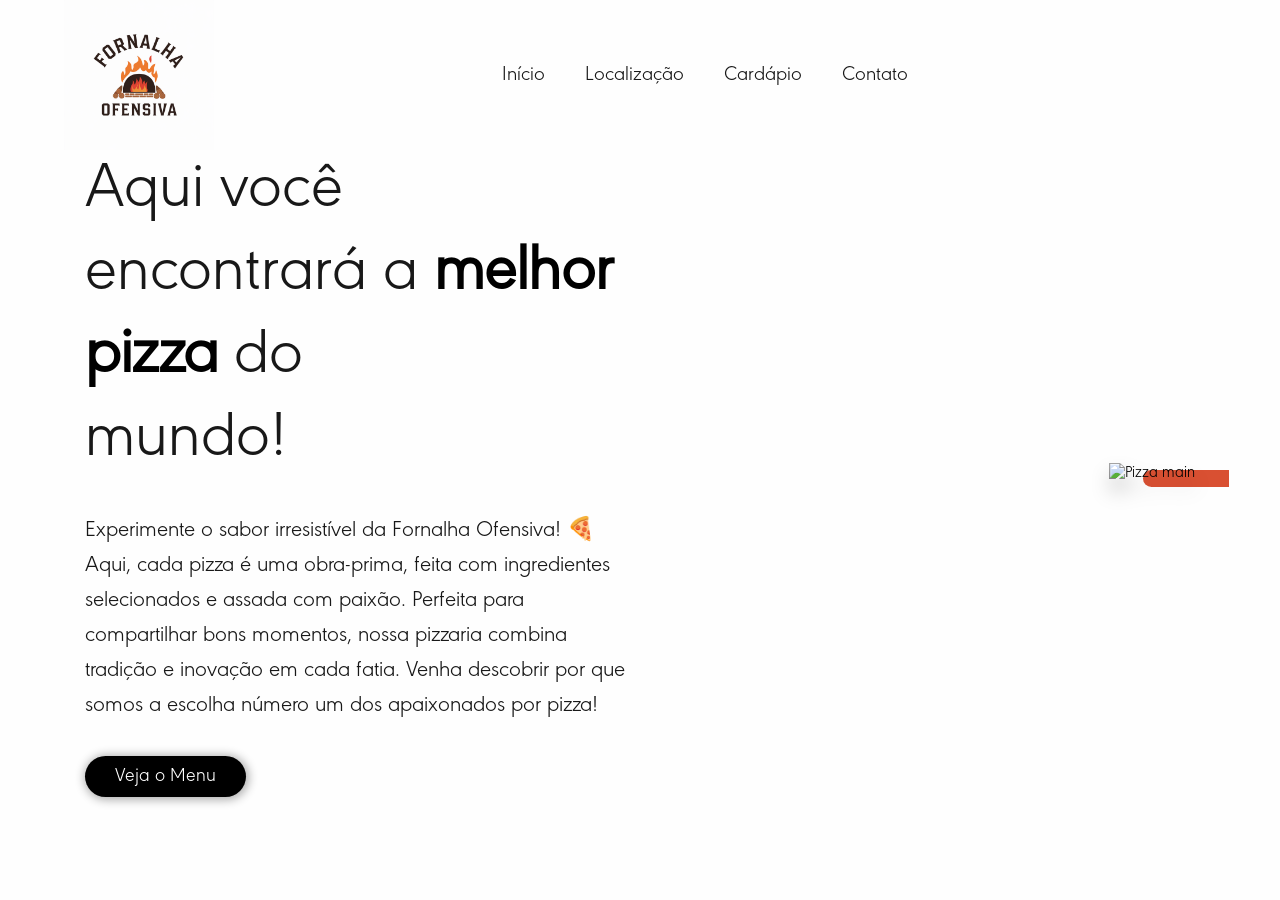
==== index.html @ 8ef161e4 "fix: transition" ====
<!DOCTYPE html>
<html lang="pt-br">
  <head>
    <meta charset="UTF-8" />
    <meta name="viewport" content="width=device-width, initial-scale=1.0" />
    <link rel="stylesheet" href="styles/style.css" />
    <link
      rel="stylesheet"
      href="https://cdn-uicons.flaticon.com/2.6.0/uicons-regular-rounded/css/uicons-regular-rounded.css"
    />
    <title>Fornalha ofensiva</title>
  </head>
  <body>
    <header>
      <div class="header">
        <div class="logo">
          <img src="assets/imgs/logo/logo.webp" alt="Logo fornalha ofensiva" />
        </div>
        <nav>
          <ul class="header-links">
            <li><a class="navbar-link" href="#">Início</a></li>
            <li><a class="navbar-link" href="#">Localização</a></li>
            <li><a class="navbar-link" href="#">Cardápio</a></li>
            <li><a class="navbar-link" href="#">Contato</a></li>
          </ul>
        </nav>
        <div class="header-icons">
          <i class="fi fi-rr-search"></i>
          <i class="fi fi-rr-menu-burger"></i>
        </div>
      </div>
    </header>
    <main>
      <section>
        <div class="interface">
          <div class="text-container-main">
            <div>
              <h1 class="title-main">
                Aqui você encontrará a
                <strong class="special-mark">melhor pizza</strong> do
                <br />mundo!
              </h1>
            </div>
            <div class="text">
              Experimente o sabor irresistível da Fornalha Ofensiva! 🍕 <br>Aqui,
              cada pizza é uma obra-prima, feita com ingredientes selecionados e
              assada com paixão. Perfeita para compartilhar bons momentos, nossa
              pizzaria combina tradição e inovação em cada fatia. Venha
              descobrir por que somos a escolha número um dos apaixonados por
              pizza!
            </div>
            <div>
              <button class="button">Veja o Menu</button>
            </div>
          </div>
          <div class="container-img">
            <img
              class="img-main"
              src="./assets/imgs/main/pizza-main.png"
              alt="Pizza main"
              loading="lazy"
              decoding="async"
            />
            <div class="circle-effect"></div>
          </div>
        </div>
        <!-- Cards aqui -->
      </section>
    </main>
  </body>
</html>
---- styles/style.css ----
@font-face {
    font-family: "geometric-light";
    src: url("../assets/fonts/urw-geometric/URWGeometricLight.otf");
}

:root {
    --cor-fundo: #fefefe;
    --cor-fonte: #181818;
    --cor-principal: #D95032;
    --cor-icones: #343434e4;
    --cor-text-button: #fff;
    --cor-background-button: #000;
}

* {
    margin: 0;
    padding: 0;
    box-sizing: border-box;
    font-family: "geometric-light", sans-serif;
}

body {
    min-height: 100dvh;
    min-width: 100dvw;
    background: var(--cor-fundo);
    overflow-x: hidden;
}

/* Cabecalho */
.header {
    display: flex;
    align-items: center;
    justify-content: space-between;
    padding: 0 4rem;
}

.header div,
nav,
ul {
    display: flex;
}

.logo>img {
    width: 150px;
}

.header-links {
    gap: 40px;
}

.header-links>li {
    font-size: 1.27rem;
    list-style: none;
}

.header-links .navbar-link {
    text-decoration: none;
    color: var(--cor-fonte);
    position: relative;
}

.header-links .navbar-link:hover {
    font-weight: 900;
}

.header-links>li,
.header-icons>i {
    cursor: pointer;
}

.header-icons {
    color: var(--cor-icones);
    font-weight: lighter;
    font-size: 22px;
    gap: 20px;
    transition: all linear 0.4s;
}

.header-icons>i:hover {
    transform: scale(1.07);
    color: var(--cor-fonte);
}
/* fim do cabecalho */

.interface{
    display: flex;
    align-items: center;
    justify-content: space-between;
    padding:0 85px;
}

.text-container-main{
    width: 50%;
    display: flex;
    flex-direction: column;
    gap: 2rem;
}

.title-main{
    font-size: 4rem;
    color:var(--cor-fonte);
    font-weight: 400;
}

.special-mark{
    color:#000;
    font-weight: bolder;
}

.text{
    font-size: 1.4rem;
    color:var(--cor-fonte);
    line-height: 35px;
}

.button{
    font-size: 1.2rem;
    font-weight: 100;
    color:#fff;
    background-color: var(--cor-background-button);
    padding: 8px 30px;
    border:0;
    outline: none;
    border-radius: 40px;
    cursor: pointer;
    box-shadow: 1px 1px 10px 2px #00000050;
    transition: transform ease-in-out  .4s;
}

.button:hover{
    transform: scale(1.1);
}

.container-img{
    position: relative;
}

.img-main{
    width: 630px;
    filter: drop-shadow(2px 12px 10px rgba(0, 0, 0, 0.219));
}

.circle-effect{
    position: absolute;
    bottom: -15%;
    right: -40%;
    height: 80%;
    width: 100%;
    background-color: var(--cor-principal);
    border-top-left-radius: 300px;
    border-bottom-left-radius: 300px;
    z-index:-10;
}
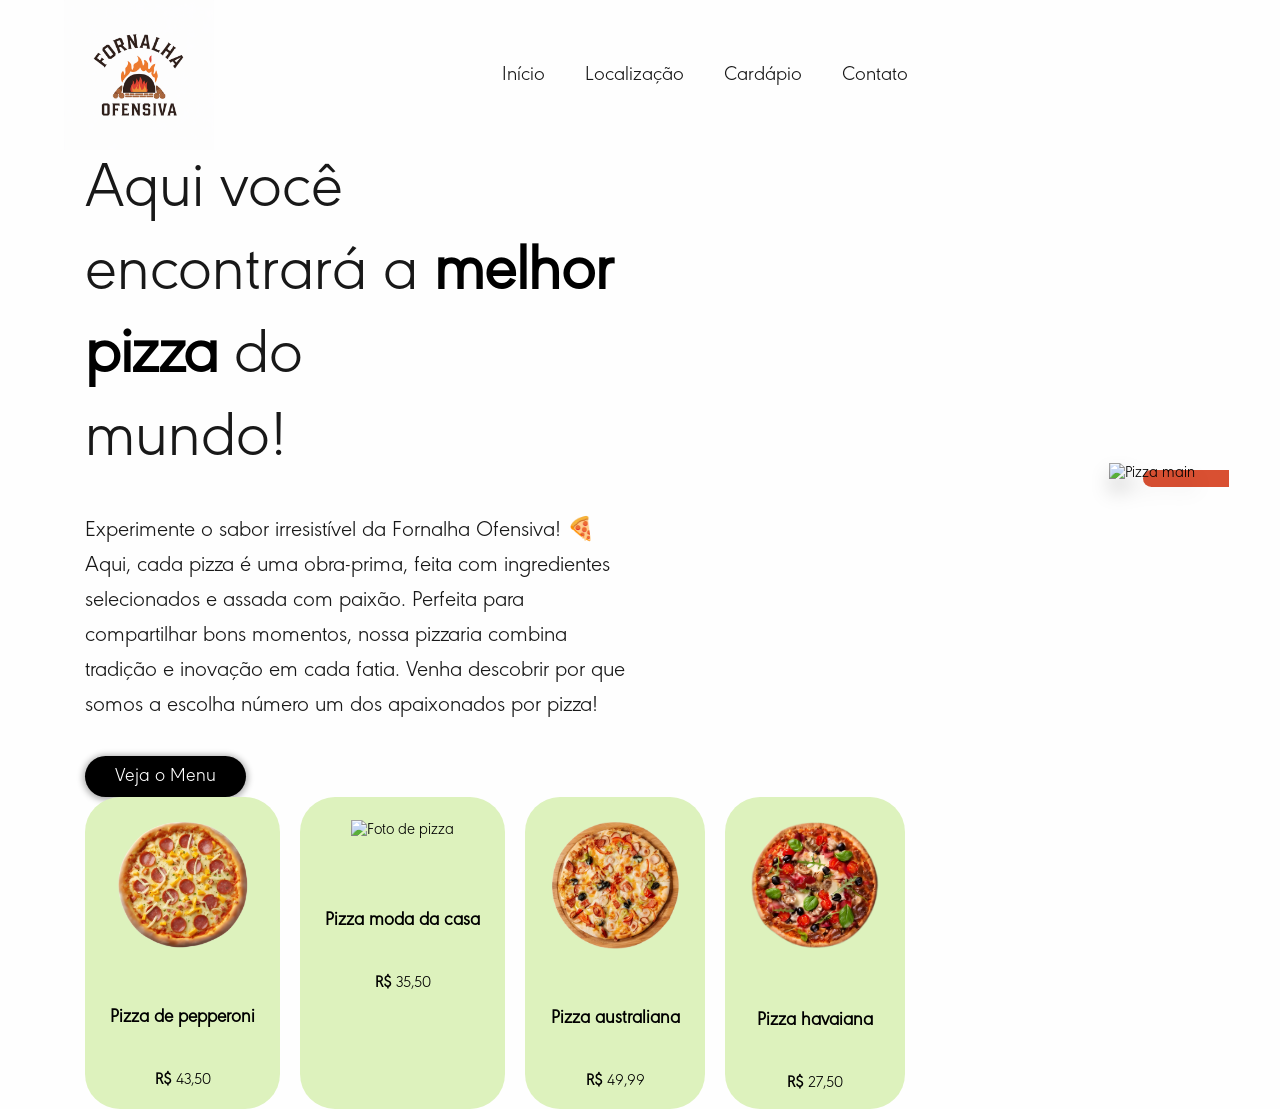
==== commit 378182ef: "home: card add" ====
--- a/index.html
+++ b/index.html
@@ -42,12 +42,12 @@
               </h1>
             </div>
             <div class="text">
-              Experimente o sabor irresistível da Fornalha Ofensiva! 🍕 <br>Aqui,
-              cada pizza é uma obra-prima, feita com ingredientes selecionados e
-              assada com paixão. Perfeita para compartilhar bons momentos, nossa
-              pizzaria combina tradição e inovação em cada fatia. Venha
-              descobrir por que somos a escolha número um dos apaixonados por
-              pizza!
+              Experimente o sabor irresistível da Fornalha Ofensiva! 🍕
+              <br />Aqui, cada pizza é uma obra-prima, feita com ingredientes
+              selecionados e assada com paixão. Perfeita para compartilhar bons
+              momentos, nossa pizzaria combina tradição e inovação em cada
+              fatia. Venha descobrir por que somos a escolha número um dos
+              apaixonados por pizza!
             </div>
             <div>
               <button class="button">Veja o Menu</button>
@@ -65,6 +65,69 @@
           </div>
         </div>
         <!-- Cards aqui -->
+        <div class="cards-container">
+          <div class="card">
+            <div>
+              <img
+                class="img-card"
+                src="assets/imgs/main/card/pizza-pepperoni.png"
+                alt="Foto de pizza"
+              />
+            </div>
+            <div>
+              <h3>Pizza de pepperoni</h3>
+            </div>
+            <div>
+              <p><span class="special-mark">R$</span> 43,50</p>
+            </div>
+          </div>
+          <div class="card">
+            <div>
+              <img
+              style="margin: 8px 0px 27px 0;"
+                class="img-card"
+                src="assets/imgs/main/card/pizza-moda-casa.png"
+                alt="Foto de pizza"
+              />
+            </div>
+            <div>
+              <h3>Pizza moda da casa</h3>
+            </div>
+            <div>
+              <p><span class="special-mark">R$</span> 35,50</p>
+            </div>
+          </div>
+          <div class="card">
+            <div>
+              <img
+                class="img-card"
+                src="assets/imgs/main/card/pizza-australiana.png"
+                alt="Foto de pizza"
+              />
+            </div>
+            <div>
+              <h3>Pizza australiana</h3>
+            </div>
+            <div>
+              <p><span class="special-mark">R$</span> 49,99</p>
+            </div>
+          </div>
+          <div class="card">
+            <div>
+              <img
+                class="img-card"
+                src="assets/imgs/main/card/pizza-havaiana.png"
+                alt="Foto de pizza"
+              />
+            </div>
+            <div>
+              <h3>Pizza havaiana</h3>
+            </div>
+            <div>
+              <p><span class="special-mark">R$</span> 27,50</p>
+            </div>
+          </div>
+        </div>
       </section>
     </main>
   </body>
--- a/styles/style.css
+++ b/styles/style.css
@@ -82,11 +82,14 @@
 }
 /* fim do cabecalho */
 
+section{
+    padding:0 85px;
+}
+
 .interface{
     display: flex;
     align-items: center;
     justify-content: space-between;
-    padding:0 85px;
 }
 
 .text-container-main{
@@ -123,7 +126,7 @@
     outline: none;
     border-radius: 40px;
     cursor: pointer;
-    box-shadow: 1px 1px 10px 2px #00000050;
+    box-shadow: 0px 1px 6px 2px #00000050;
     transition: transform ease-in-out  .4s;
 }
 
@@ -151,3 +154,23 @@
     border-bottom-left-radius: 300px;
     z-index:-10;
 }
+
+.cards-container{
+    display: flex;
+    gap:20px;
+}
+
+.card{
+    display: flex;
+    flex-direction: column;
+    align-items: center;
+    gap: 40px;
+    background: #DDF2BD;
+    padding:15px 25px;
+    border-radius: 35px;
+}
+
+.img-card{
+    width: 130px;
+    margin: 10px 0;
+}
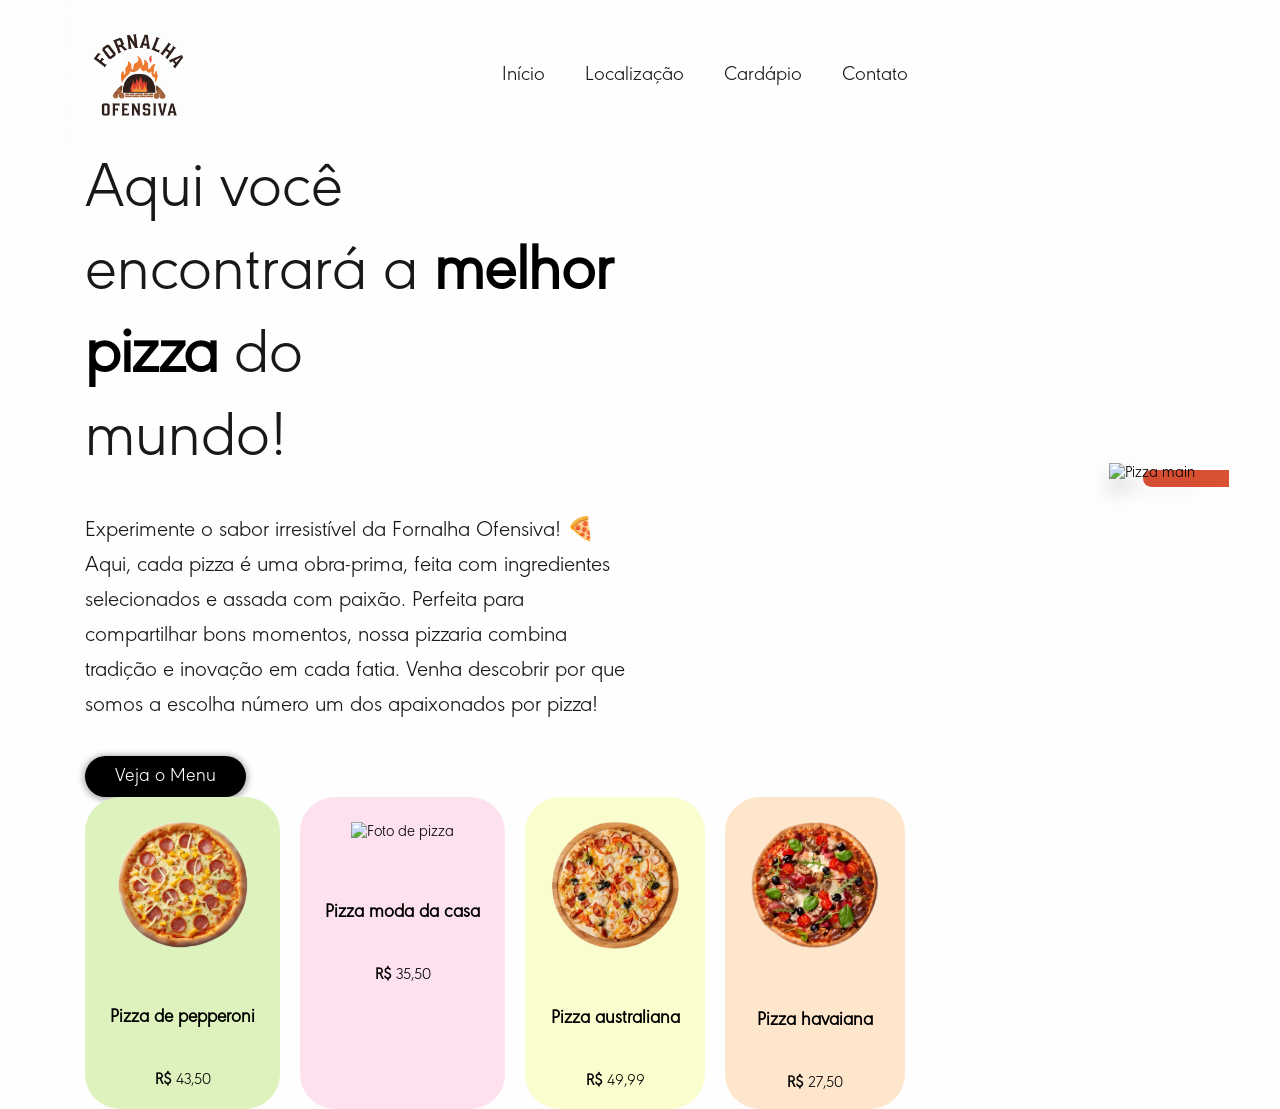
==== commit bdba26a7: "ADD singular colors" ====
--- a/index.html
+++ b/index.html
@@ -66,7 +66,7 @@
         </div>
         <!-- Cards aqui -->
         <div class="cards-container">
-          <div class="card">
+          <div class="card green">
             <div>
               <img
                 class="img-card"
@@ -81,10 +81,10 @@
               <p><span class="special-mark">R$</span> 43,50</p>
             </div>
           </div>
-          <div class="card">
+          <div class="card rose">
             <div>
               <img
-              style="margin: 8px 0px 27px 0;"
+              style="margin: 10px 0px 17px 0;"
                 class="img-card"
                 src="assets/imgs/main/card/pizza-moda-casa.png"
                 alt="Foto de pizza"
@@ -97,7 +97,7 @@
               <p><span class="special-mark">R$</span> 35,50</p>
             </div>
           </div>
-          <div class="card">
+          <div class="card yellow">
             <div>
               <img
                 class="img-card"
@@ -112,7 +112,7 @@
               <p><span class="special-mark">R$</span> 49,99</p>
             </div>
           </div>
-          <div class="card">
+          <div class="card pink">
             <div>
               <img
                 class="img-card"
--- a/styles/style.css
+++ b/styles/style.css
@@ -165,9 +165,24 @@
     flex-direction: column;
     align-items: center;
     gap: 40px;
-    background: #DDF2BD;
     padding:15px 25px;
     border-radius: 35px;
+}
+
+.card.green{
+    background: #DDF2BD;
+}
+
+.card.rose{
+    background: #FDE1EE;
+}
+
+.card.pink{
+    background: #FEE6CC;
+}
+
+.card.yellow{
+    background: #FAFDCE;
 }
 
 .img-card{
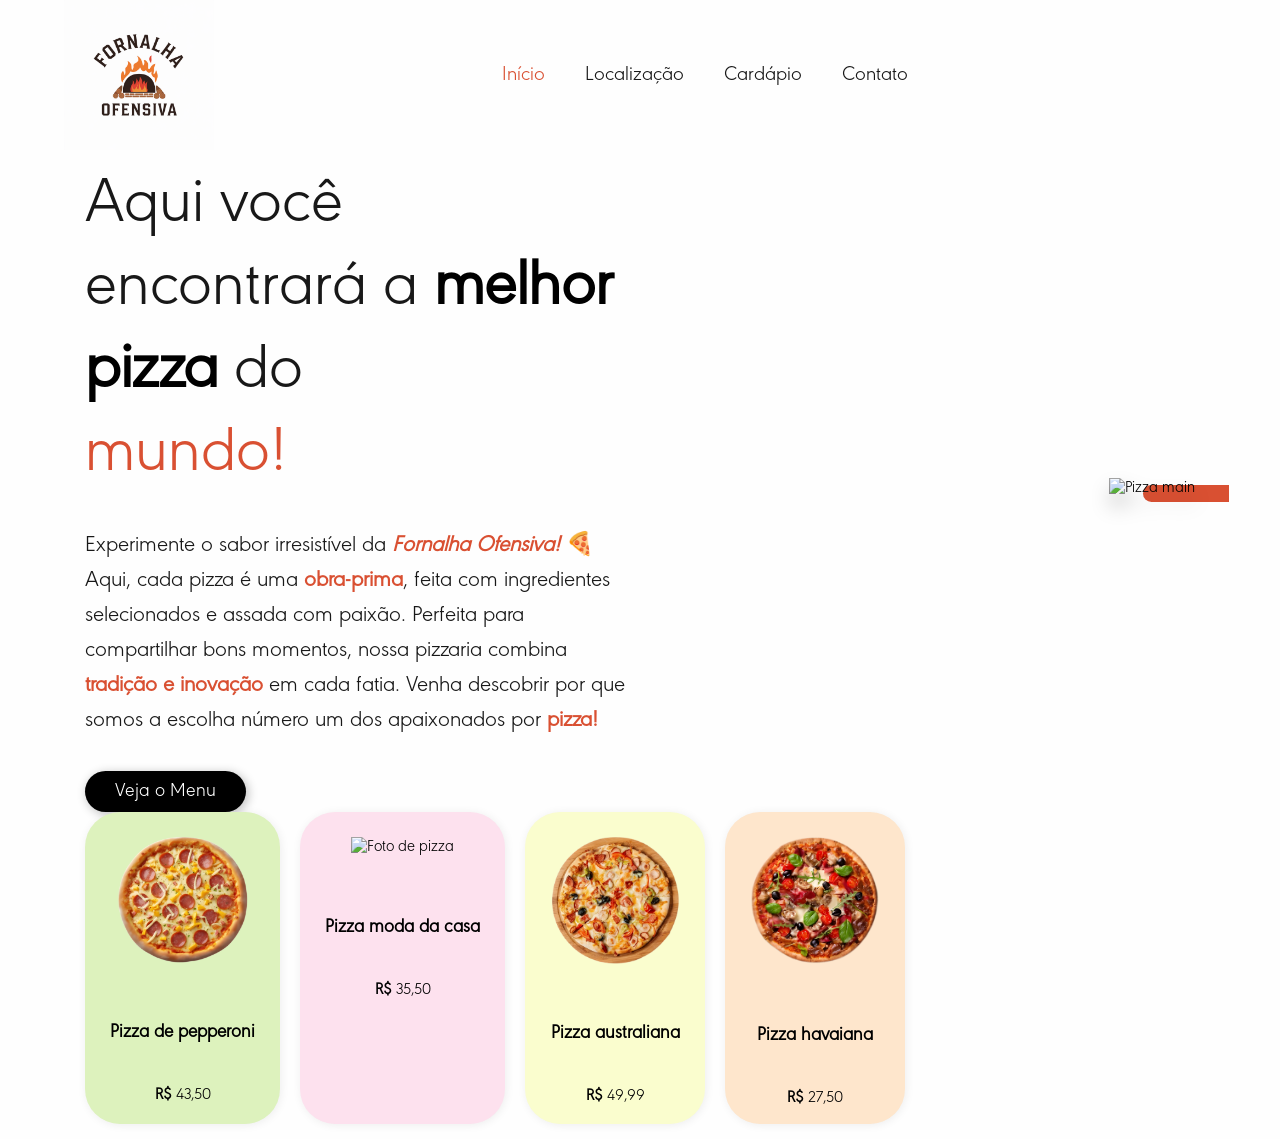
==== commit a96ba640: "Fix: details" ====
--- a/index.html
+++ b/index.html
@@ -18,7 +18,7 @@
         </div>
         <nav>
           <ul class="header-links">
-            <li><a class="navbar-link" href="#">Início</a></li>
+            <li><a class="navbar-link active" href="#">Início</a></li>
             <li><a class="navbar-link" href="#">Localização</a></li>
             <li><a class="navbar-link" href="#">Cardápio</a></li>
             <li><a class="navbar-link" href="#">Contato</a></li>
@@ -38,16 +38,21 @@
               <h1 class="title-main">
                 Aqui você encontrará a
                 <strong class="special-mark">melhor pizza</strong> do
-                <br />mundo!
+                <br /><span class="special-mark-color">mundo!</span>
               </h1>
             </div>
             <div class="text">
-              Experimente o sabor irresistível da Fornalha Ofensiva! 🍕
-              <br />Aqui, cada pizza é uma obra-prima, feita com ingredientes
-              selecionados e assada com paixão. Perfeita para compartilhar bons
-              momentos, nossa pizzaria combina tradição e inovação em cada
-              fatia. Venha descobrir por que somos a escolha número um dos
-              apaixonados por pizza!
+              Experimente o sabor irresistível da
+              <strong class="special-mark-color"
+                ><i>Fornalha Ofensiva!</i></strong
+              >
+              🍕 <br />Aqui, cada pizza é uma
+              <strong class="special-mark-color">obra-prima</strong>, feita com
+              ingredientes selecionados e assada com paixão. Perfeita para
+              compartilhar bons momentos, nossa pizzaria combina
+              <strong class="special-mark-color">tradição e inovação</strong> em
+              cada fatia. Venha descobrir por que somos a escolha número um dos
+              apaixonados por <strong class="special-mark-color">pizza!</strong>
             </div>
             <div>
               <button class="button">Veja o Menu</button>
@@ -84,7 +89,7 @@
           <div class="card rose">
             <div>
               <img
-              style="margin: 10px 0px 17px 0;"
+                style="margin: 10px 0px 17px 0"
                 class="img-card"
                 src="assets/imgs/main/card/pizza-moda-casa.png"
                 alt="Foto de pizza"
--- a/styles/style.css
+++ b/styles/style.css
@@ -59,8 +59,12 @@
     position: relative;
 }
 
+.header-links .navbar-link.active{
+    color:var(--cor-principal)
+}
+
 .header-links .navbar-link:hover {
-    font-weight: 900;
+    color: var(--cor-principal);
 }
 
 .header-links>li,
@@ -80,70 +84,75 @@
     transform: scale(1.07);
     color: var(--cor-fonte);
 }
+
 /* fim do cabecalho */
 
-section{
-    padding:0 85px;
-}
-
-.interface{
+section {
+    padding: 15px 85px;
+}
+
+.interface {
     display: flex;
     align-items: center;
     justify-content: space-between;
 }
 
-.text-container-main{
+.text-container-main {
     width: 50%;
     display: flex;
     flex-direction: column;
     gap: 2rem;
 }
 
-.title-main{
+.title-main {
     font-size: 4rem;
-    color:var(--cor-fonte);
+    color: var(--cor-fonte);
     font-weight: 400;
 }
 
-.special-mark{
-    color:#000;
+.special-mark {
+    color: #000;
     font-weight: bolder;
 }
 
-.text{
+.special-mark-color {
+    color: #D95032;
+}
+
+.text {
     font-size: 1.4rem;
-    color:var(--cor-fonte);
+    color: var(--cor-fonte);
     line-height: 35px;
 }
 
-.button{
+.button {
     font-size: 1.2rem;
     font-weight: 100;
-    color:#fff;
+    color: #fff;
     background-color: var(--cor-background-button);
     padding: 8px 30px;
-    border:0;
+    border: 0;
     outline: none;
     border-radius: 40px;
     cursor: pointer;
-    box-shadow: 0px 1px 6px 2px #00000050;
-    transition: transform ease-in-out  .4s;
-}
-
-.button:hover{
+    box-shadow: 2px 2px 10px 1px #00000039;
+    transition: transform ease-in-out .4s;
+}
+
+.button:hover {
     transform: scale(1.1);
 }
 
-.container-img{
+.container-img {
     position: relative;
 }
 
-.img-main{
+.img-main {
     width: 630px;
     filter: drop-shadow(2px 12px 10px rgba(0, 0, 0, 0.219));
 }
 
-.circle-effect{
+.circle-effect {
     position: absolute;
     bottom: -15%;
     right: -40%;
@@ -152,40 +161,46 @@
     background-color: var(--cor-principal);
     border-top-left-radius: 300px;
     border-bottom-left-radius: 300px;
-    z-index:-10;
-}
-
-.cards-container{
-    display: flex;
-    gap:20px;
-}
-
-.card{
+    z-index: -10;
+}
+
+.cards-container {
+    display: flex;
+    gap: 20px;
+}
+
+.card {
     display: flex;
     flex-direction: column;
     align-items: center;
     gap: 40px;
-    padding:15px 25px;
+    padding: 15px 25px;
     border-radius: 35px;
-}
-
-.card.green{
+    box-shadow: 1px 1px 10px #00000012;
+    transition: transform ease .4s;
+}
+
+.card:hover {
+    transform: scale(1.08);
+}
+
+.card.green {
     background: #DDF2BD;
 }
 
-.card.rose{
+.card.rose {
     background: #FDE1EE;
 }
 
-.card.pink{
+.card.pink {
     background: #FEE6CC;
 }
 
-.card.yellow{
+.card.yellow {
     background: #FAFDCE;
 }
 
-.img-card{
+.img-card {
     width: 130px;
     margin: 10px 0;
 }
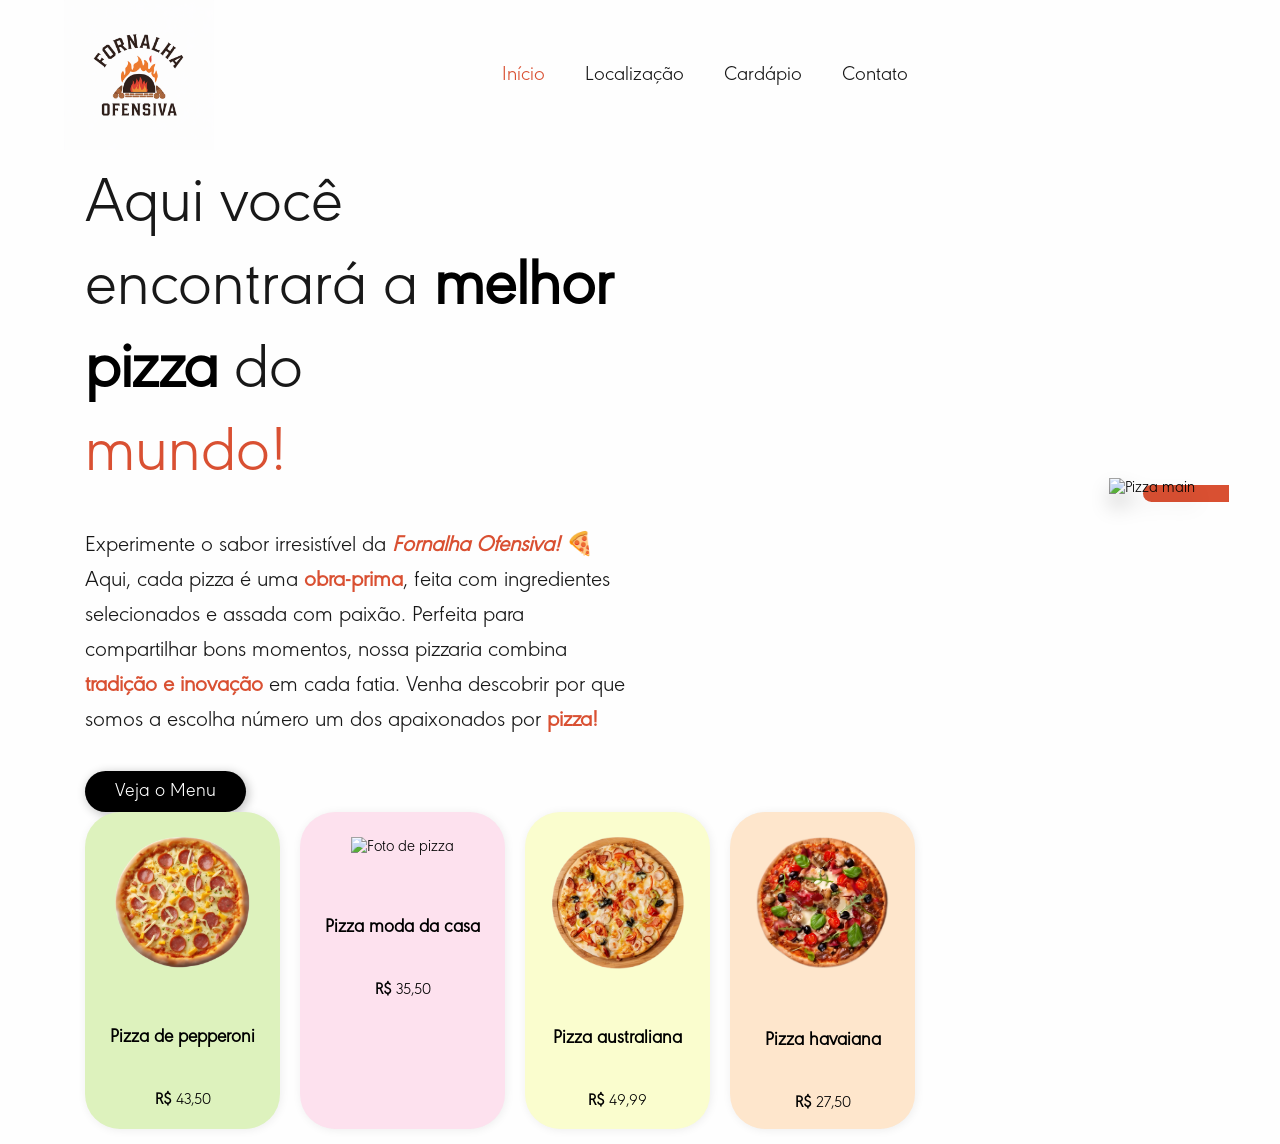
==== commit 35f5c8cb: "Fix: tamanho da imagem" ====
--- a/index.html
+++ b/index.html
@@ -1,139 +1,139 @@
-<!DOCTYPE html>
-<html lang="pt-br">
-  <head>
-    <meta charset="UTF-8" />
-    <meta name="viewport" content="width=device-width, initial-scale=1.0" />
-    <link rel="stylesheet" href="styles/style.css" />
-    <link
-      rel="stylesheet"
-      href="https://cdn-uicons.flaticon.com/2.6.0/uicons-regular-rounded/css/uicons-regular-rounded.css"
-    />
-    <title>Fornalha ofensiva</title>
-  </head>
-  <body>
-    <header>
-      <div class="header">
-        <div class="logo">
-          <img src="assets/imgs/logo/logo.webp" alt="Logo fornalha ofensiva" />
-        </div>
-        <nav>
-          <ul class="header-links">
-            <li><a class="navbar-link active" href="#">Início</a></li>
-            <li><a class="navbar-link" href="#">Localização</a></li>
-            <li><a class="navbar-link" href="#">Cardápio</a></li>
-            <li><a class="navbar-link" href="#">Contato</a></li>
-          </ul>
-        </nav>
-        <div class="header-icons">
-          <i class="fi fi-rr-search"></i>
-          <i class="fi fi-rr-menu-burger"></i>
-        </div>
-      </div>
-    </header>
-    <main>
-      <section>
-        <div class="interface">
-          <div class="text-container-main">
-            <div>
-              <h1 class="title-main">
-                Aqui você encontrará a
-                <strong class="special-mark">melhor pizza</strong> do
-                <br /><span class="special-mark-color">mundo!</span>
-              </h1>
-            </div>
-            <div class="text">
-              Experimente o sabor irresistível da
-              <strong class="special-mark-color"
-                ><i>Fornalha Ofensiva!</i></strong
-              >
-              🍕 <br />Aqui, cada pizza é uma
-              <strong class="special-mark-color">obra-prima</strong>, feita com
-              ingredientes selecionados e assada com paixão. Perfeita para
-              compartilhar bons momentos, nossa pizzaria combina
-              <strong class="special-mark-color">tradição e inovação</strong> em
-              cada fatia. Venha descobrir por que somos a escolha número um dos
-              apaixonados por <strong class="special-mark-color">pizza!</strong>
-            </div>
-            <div>
-              <button class="button">Veja o Menu</button>
-            </div>
-          </div>
-          <div class="container-img">
-            <img
-              class="img-main"
-              src="./assets/imgs/main/pizza-main.png"
-              alt="Pizza main"
-              loading="lazy"
-              decoding="async"
-            />
-            <div class="circle-effect"></div>
-          </div>
-        </div>
-        <!-- Cards aqui -->
-        <div class="cards-container">
-          <div class="card green">
-            <div>
-              <img
-                class="img-card"
-                src="assets/imgs/main/card/pizza-pepperoni.png"
-                alt="Foto de pizza"
-              />
-            </div>
-            <div>
-              <h3>Pizza de pepperoni</h3>
-            </div>
-            <div>
-              <p><span class="special-mark">R$</span> 43,50</p>
-            </div>
-          </div>
-          <div class="card rose">
-            <div>
-              <img
-                style="margin: 10px 0px 17px 0"
-                class="img-card"
-                src="assets/imgs/main/card/pizza-moda-casa.png"
-                alt="Foto de pizza"
-              />
-            </div>
-            <div>
-              <h3>Pizza moda da casa</h3>
-            </div>
-            <div>
-              <p><span class="special-mark">R$</span> 35,50</p>
-            </div>
-          </div>
-          <div class="card yellow">
-            <div>
-              <img
-                class="img-card"
-                src="assets/imgs/main/card/pizza-australiana.png"
-                alt="Foto de pizza"
-              />
-            </div>
-            <div>
-              <h3>Pizza australiana</h3>
-            </div>
-            <div>
-              <p><span class="special-mark">R$</span> 49,99</p>
-            </div>
-          </div>
-          <div class="card pink">
-            <div>
-              <img
-                class="img-card"
-                src="assets/imgs/main/card/pizza-havaiana.png"
-                alt="Foto de pizza"
-              />
-            </div>
-            <div>
-              <h3>Pizza havaiana</h3>
-            </div>
-            <div>
-              <p><span class="special-mark">R$</span> 27,50</p>
-            </div>
-          </div>
-        </div>
-      </section>
-    </main>
-  </body>
-</html>
+<!DOCTYPE html>
+<html lang="pt-br">
+  <head>
+    <meta charset="UTF-8" />
+    <meta name="viewport" content="width=device-width, initial-scale=1.0" />
+    <link rel="stylesheet" href="styles/style.css" />
+    <link
+      rel="stylesheet"
+      href="https://cdn-uicons.flaticon.com/2.6.0/uicons-regular-rounded/css/uicons-regular-rounded.css"
+    />
+    <title>Fornalha ofensiva</title>
+  </head>
+  <body>
+    <header>
+      <div class="header">
+        <div class="logo">
+          <img src="assets/imgs/logo/logo.webp" alt="Logo fornalha ofensiva" />
+        </div>
+        <nav>
+          <ul class="header-links">
+            <li><a class="navbar-link active" href="#">Início</a></li>
+            <li><a class="navbar-link" href="#">Localização</a></li>
+            <li><a class="navbar-link" href="#">Cardápio</a></li>
+            <li><a class="navbar-link" href="#">Contato</a></li>
+          </ul>
+        </nav>
+        <div class="header-icons">
+          <i class="fi fi-rr-search"></i>
+          <i class="fi fi-rr-menu-burger"></i>
+        </div>
+      </div>
+    </header>
+    <main>
+      <section>
+        <div class="interface">
+          <div class="text-container-main">
+            <div>
+              <h1 class="title-main">
+                Aqui você encontrará a
+                <strong class="special-mark">melhor pizza</strong> do
+                <br /><span class="special-mark-color">mundo!</span>
+              </h1>
+            </div>
+            <div class="text">
+              Experimente o sabor irresistível da
+              <strong class="special-mark-color"
+                ><i>Fornalha Ofensiva!</i></strong
+              >
+              🍕 <br />Aqui, cada pizza é uma
+              <strong class="special-mark-color">obra-prima</strong>, feita com
+              ingredientes selecionados e assada com paixão. Perfeita para
+              compartilhar bons momentos, nossa pizzaria combina
+              <strong class="special-mark-color">tradição e inovação</strong> em
+              cada fatia. Venha descobrir por que somos a escolha número um dos
+              apaixonados por <strong class="special-mark-color">pizza!</strong>
+            </div>
+            <div>
+              <button class="button">Veja o Menu</button>
+            </div>
+          </div>
+          <div class="container-img">
+            <img
+              class="img-main"
+              src="./assets/imgs/main/pizza-main.png"
+              alt="Pizza main"
+              loading="lazy"
+              decoding="async"
+            />
+            <div class="circle-effect"></div>
+          </div>
+        </div>
+        <!-- Cards aqui -->
+        <div class="cards-container">
+          <div class="card green">
+            <div>
+              <img
+                class="img-card"
+                src="assets/imgs/main/card/pizza-pepperoni.png"
+                alt="Foto de pizza"
+              />
+            </div>
+            <div>
+              <h3>Pizza de pepperoni</h3>
+            </div>
+            <div>
+              <p><span class="special-mark">R$</span> 43,50</p>
+            </div>
+          </div>
+          <div class="card rose">
+            <div>
+              <img
+                style="margin: 10px 0px 17px 0"
+                class="img-card"
+                src="assets/imgs/main/card/pizza-moda-casa.png"
+                alt="Foto de pizza"
+              />
+            </div>
+            <div>
+              <h3>Pizza moda da casa</h3>
+            </div>
+            <div>
+              <p><span class="special-mark">R$</span> 35,50</p>
+            </div>
+          </div>
+          <div class="card yellow">
+            <div>
+              <img
+                class="img-card"
+                src="assets/imgs/main/card/pizza-australiana.png"
+                alt="Foto de pizza"
+              />
+            </div>
+            <div>
+              <h3>Pizza australiana</h3>
+            </div>
+            <div>
+              <p><span class="special-mark">R$</span> 49,99</p>
+            </div>
+          </div>
+          <div class="card pink">
+            <div>
+              <img
+                class="img-card"
+                src="assets/imgs/main/card/pizza-havaiana.png"
+                alt="Foto de pizza"
+              />
+            </div>
+            <div>
+              <h3>Pizza havaiana</h3>
+            </div>
+            <div>
+              <p><span class="special-mark">R$</span> 27,50</p>
+            </div>
+          </div>
+        </div>
+      </section>
+    </main>
+  </body>
+</html>
--- a/styles/style.css
+++ b/styles/style.css
@@ -1,206 +1,206 @@
-@font-face {
-    font-family: "geometric-light";
-    src: url("../assets/fonts/urw-geometric/URWGeometricLight.otf");
-}
-
-:root {
-    --cor-fundo: #fefefe;
-    --cor-fonte: #181818;
-    --cor-principal: #D95032;
-    --cor-icones: #343434e4;
-    --cor-text-button: #fff;
-    --cor-background-button: #000;
-}
-
-* {
-    margin: 0;
-    padding: 0;
-    box-sizing: border-box;
-    font-family: "geometric-light", sans-serif;
-}
-
-body {
-    min-height: 100dvh;
-    min-width: 100dvw;
-    background: var(--cor-fundo);
-    overflow-x: hidden;
-}
-
-/* Cabecalho */
-.header {
-    display: flex;
-    align-items: center;
-    justify-content: space-between;
-    padding: 0 4rem;
-}
-
-.header div,
-nav,
-ul {
-    display: flex;
-}
-
-.logo>img {
-    width: 150px;
-}
-
-.header-links {
-    gap: 40px;
-}
-
-.header-links>li {
-    font-size: 1.27rem;
-    list-style: none;
-}
-
-.header-links .navbar-link {
-    text-decoration: none;
-    color: var(--cor-fonte);
-    position: relative;
-}
-
-.header-links .navbar-link.active{
-    color:var(--cor-principal)
-}
-
-.header-links .navbar-link:hover {
-    color: var(--cor-principal);
-}
-
-.header-links>li,
-.header-icons>i {
-    cursor: pointer;
-}
-
-.header-icons {
-    color: var(--cor-icones);
-    font-weight: lighter;
-    font-size: 22px;
-    gap: 20px;
-    transition: all linear 0.4s;
-}
-
-.header-icons>i:hover {
-    transform: scale(1.07);
-    color: var(--cor-fonte);
-}
-
-/* fim do cabecalho */
-
-section {
-    padding: 15px 85px;
-}
-
-.interface {
-    display: flex;
-    align-items: center;
-    justify-content: space-between;
-}
-
-.text-container-main {
-    width: 50%;
-    display: flex;
-    flex-direction: column;
-    gap: 2rem;
-}
-
-.title-main {
-    font-size: 4rem;
-    color: var(--cor-fonte);
-    font-weight: 400;
-}
-
-.special-mark {
-    color: #000;
-    font-weight: bolder;
-}
-
-.special-mark-color {
-    color: #D95032;
-}
-
-.text {
-    font-size: 1.4rem;
-    color: var(--cor-fonte);
-    line-height: 35px;
-}
-
-.button {
-    font-size: 1.2rem;
-    font-weight: 100;
-    color: #fff;
-    background-color: var(--cor-background-button);
-    padding: 8px 30px;
-    border: 0;
-    outline: none;
-    border-radius: 40px;
-    cursor: pointer;
-    box-shadow: 2px 2px 10px 1px #00000039;
-    transition: transform ease-in-out .4s;
-}
-
-.button:hover {
-    transform: scale(1.1);
-}
-
-.container-img {
-    position: relative;
-}
-
-.img-main {
-    width: 630px;
-    filter: drop-shadow(2px 12px 10px rgba(0, 0, 0, 0.219));
-}
-
-.circle-effect {
-    position: absolute;
-    bottom: -15%;
-    right: -40%;
-    height: 80%;
-    width: 100%;
-    background-color: var(--cor-principal);
-    border-top-left-radius: 300px;
-    border-bottom-left-radius: 300px;
-    z-index: -10;
-}
-
-.cards-container {
-    display: flex;
-    gap: 20px;
-}
-
-.card {
-    display: flex;
-    flex-direction: column;
-    align-items: center;
-    gap: 40px;
-    padding: 15px 25px;
-    border-radius: 35px;
-    box-shadow: 1px 1px 10px #00000012;
-    transition: transform ease .4s;
-}
-
-.card:hover {
-    transform: scale(1.08);
-}
-
-.card.green {
-    background: #DDF2BD;
-}
-
-.card.rose {
-    background: #FDE1EE;
-}
-
-.card.pink {
-    background: #FEE6CC;
-}
-
-.card.yellow {
-    background: #FAFDCE;
-}
-
-.img-card {
-    width: 130px;
-    margin: 10px 0;
+@font-face {
+    font-family: "geometric-light";
+    src: url("../assets/fonts/urw-geometric/URWGeometricLight.otf");
+}
+
+:root {
+    --cor-fundo: #fefefe;
+    --cor-fonte: #181818;
+    --cor-principal: #D95032;
+    --cor-icones: #343434e4;
+    --cor-text-button: #fff;
+    --cor-background-button: #000;
+}
+
+* {
+    margin: 0;
+    padding: 0;
+    box-sizing: border-box;
+    font-family: "geometric-light", sans-serif;
+}
+
+body {
+    min-height: 100dvh;
+    min-width: 100dvw;
+    background: var(--cor-fundo);
+    overflow-x: hidden;
+}
+
+/* Cabecalho */
+.header {
+    display: flex;
+    align-items: center;
+    justify-content: space-between;
+    padding: 0 4rem;
+}
+
+.header div,
+nav,
+ul {
+    display: flex;
+}
+
+.logo>img {
+    width: 150px;
+}
+
+.header-links {
+    gap: 40px;
+}
+
+.header-links>li {
+    font-size: 1.27rem;
+    list-style: none;
+}
+
+.header-links .navbar-link {
+    text-decoration: none;
+    color: var(--cor-fonte);
+    position: relative;
+}
+
+.header-links .navbar-link.active{
+    color:var(--cor-principal)
+}
+
+.header-links .navbar-link:hover {
+    color: var(--cor-principal);
+}
+
+.header-links>li,
+.header-icons>i {
+    cursor: pointer;
+}
+
+.header-icons {
+    color: var(--cor-icones);
+    font-weight: lighter;
+    font-size: 22px;
+    gap: 20px;
+    transition: all linear 0.4s;
+}
+
+.header-icons>i:hover {
+    transform: scale(1.07);
+    color: var(--cor-fonte);
+}
+
+/* fim do cabecalho */
+
+section {
+    padding: 15px 85px;
+}
+
+.interface {
+    display: flex;
+    align-items: center;
+    justify-content: space-between;
+}
+
+.text-container-main {
+    width: 50%;
+    display: flex;
+    flex-direction: column;
+    gap: 2rem;
+}
+
+.title-main {
+    font-size: 4rem;
+    color: var(--cor-fonte);
+    font-weight: 400;
+}
+
+.special-mark {
+    color: #000;
+    font-weight: bolder;
+}
+
+.special-mark-color {
+    color: #D95032;
+}
+
+.text {
+    font-size: 1.4rem;
+    color: var(--cor-fonte);
+    line-height: 35px;
+}
+
+.button {
+    font-size: 1.2rem;
+    font-weight: 100;
+    color: #fff;
+    background-color: var(--cor-background-button);
+    padding: 8px 30px;
+    border: 0;
+    outline: none;
+    border-radius: 40px;
+    cursor: pointer;
+    box-shadow: 2px 2px 10px 1px #00000039;
+    transition: transform ease-in-out .4s;
+}
+
+.button:hover {
+    transform: scale(1.1);
+}
+
+.container-img {
+    position: relative;
+}
+
+.img-main {
+    width: 630px;
+    filter: drop-shadow(2px 12px 10px rgba(0, 0, 0, 0.219));
+}
+
+.circle-effect {
+    position: absolute;
+    bottom: -15%;
+    right: -40%;
+    height: 80%;
+    width: 100%;
+    background-color: var(--cor-principal);
+    border-top-left-radius: 300px;
+    border-bottom-left-radius: 300px;
+    z-index: -10;
+}
+
+.cards-container {
+    display: flex;
+    gap: 20px;
+}
+
+.card {
+    display: flex;
+    flex-direction: column;
+    align-items: center;
+    gap: 40px;
+    padding: 15px 25px;
+    border-radius: 35px;
+    box-shadow: 1px 1px 10px #00000012;
+    transition: transform ease .4s;
+}
+
+.card:hover {
+    transform: scale(1.08);
+}
+
+.card.green {
+    background: #DDF2BD;
+}
+
+.card.rose {
+    background: #FDE1EE;
+}
+
+.card.pink {
+    background: #FEE6CC;
+}
+
+.card.yellow {
+    background: #FAFDCE;
+}
+
+.img-card {
+    width: 135px;
+    margin: 10px 0;
 }
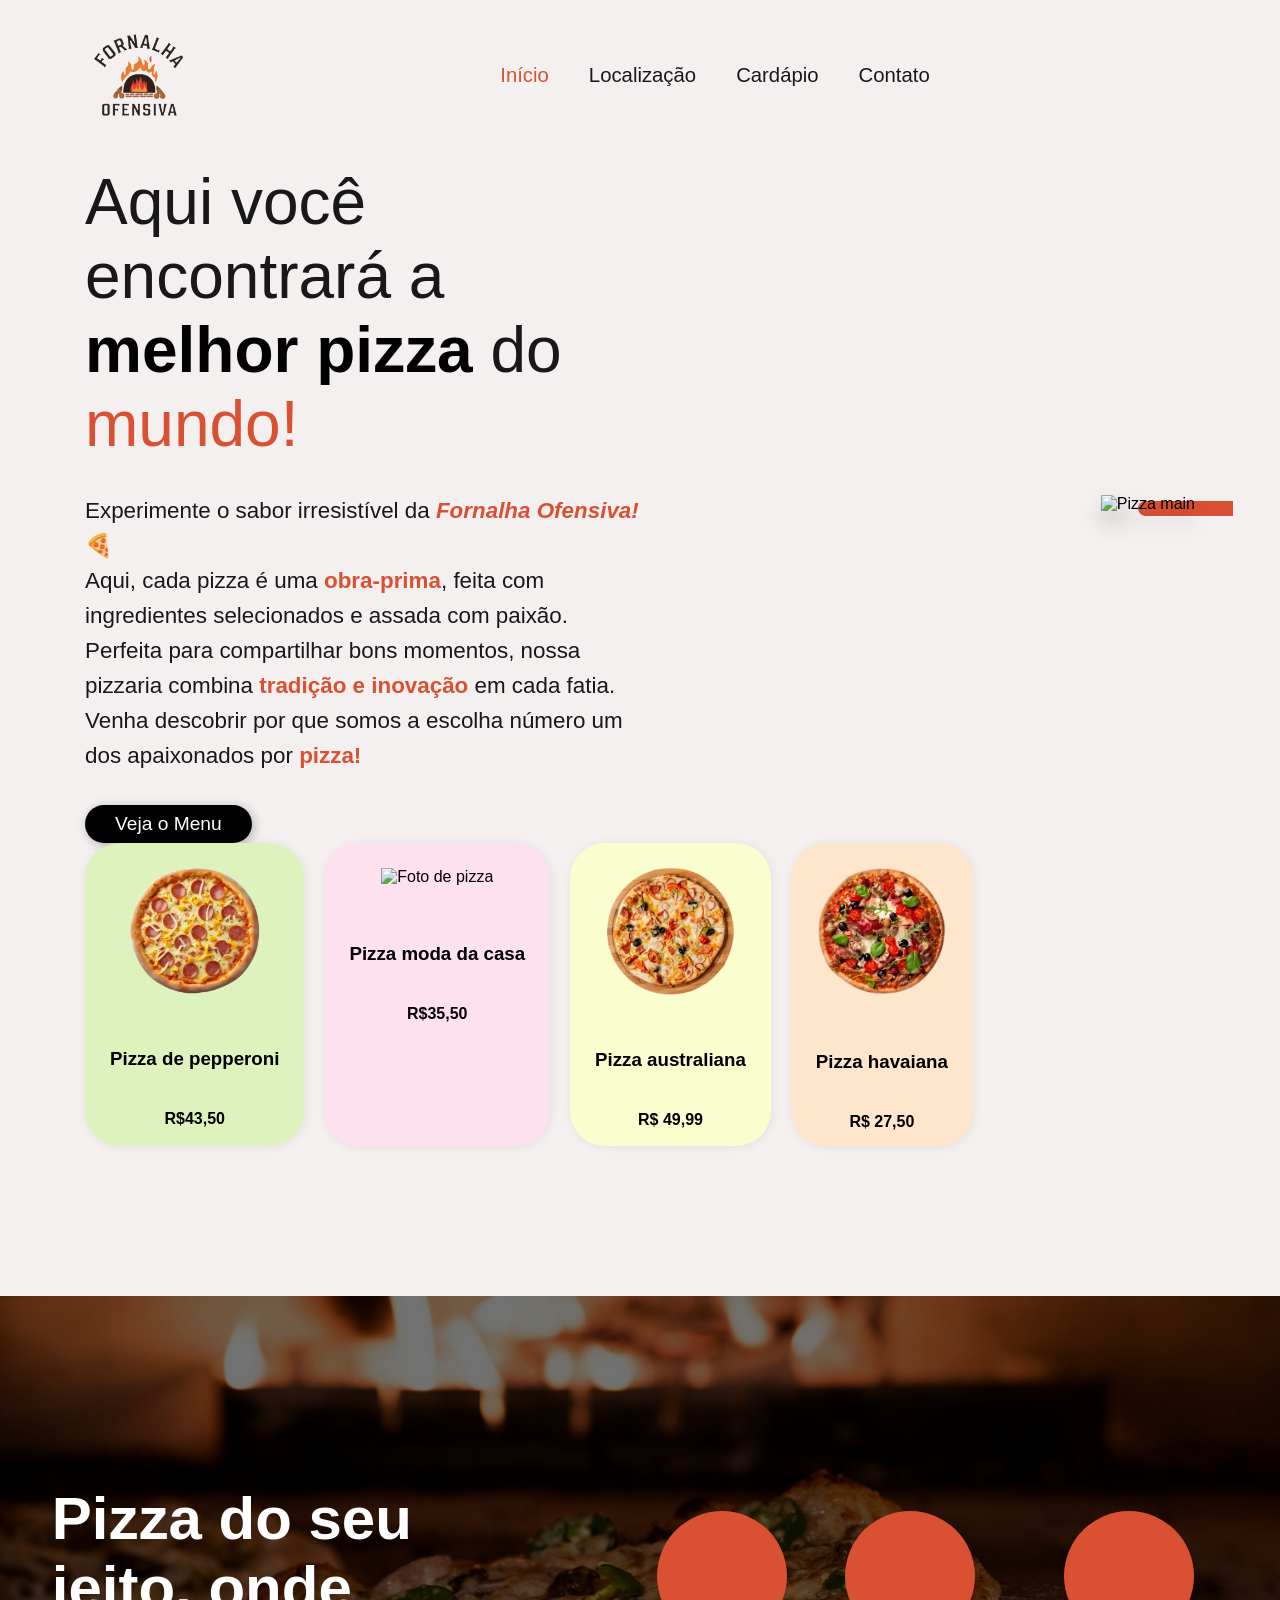
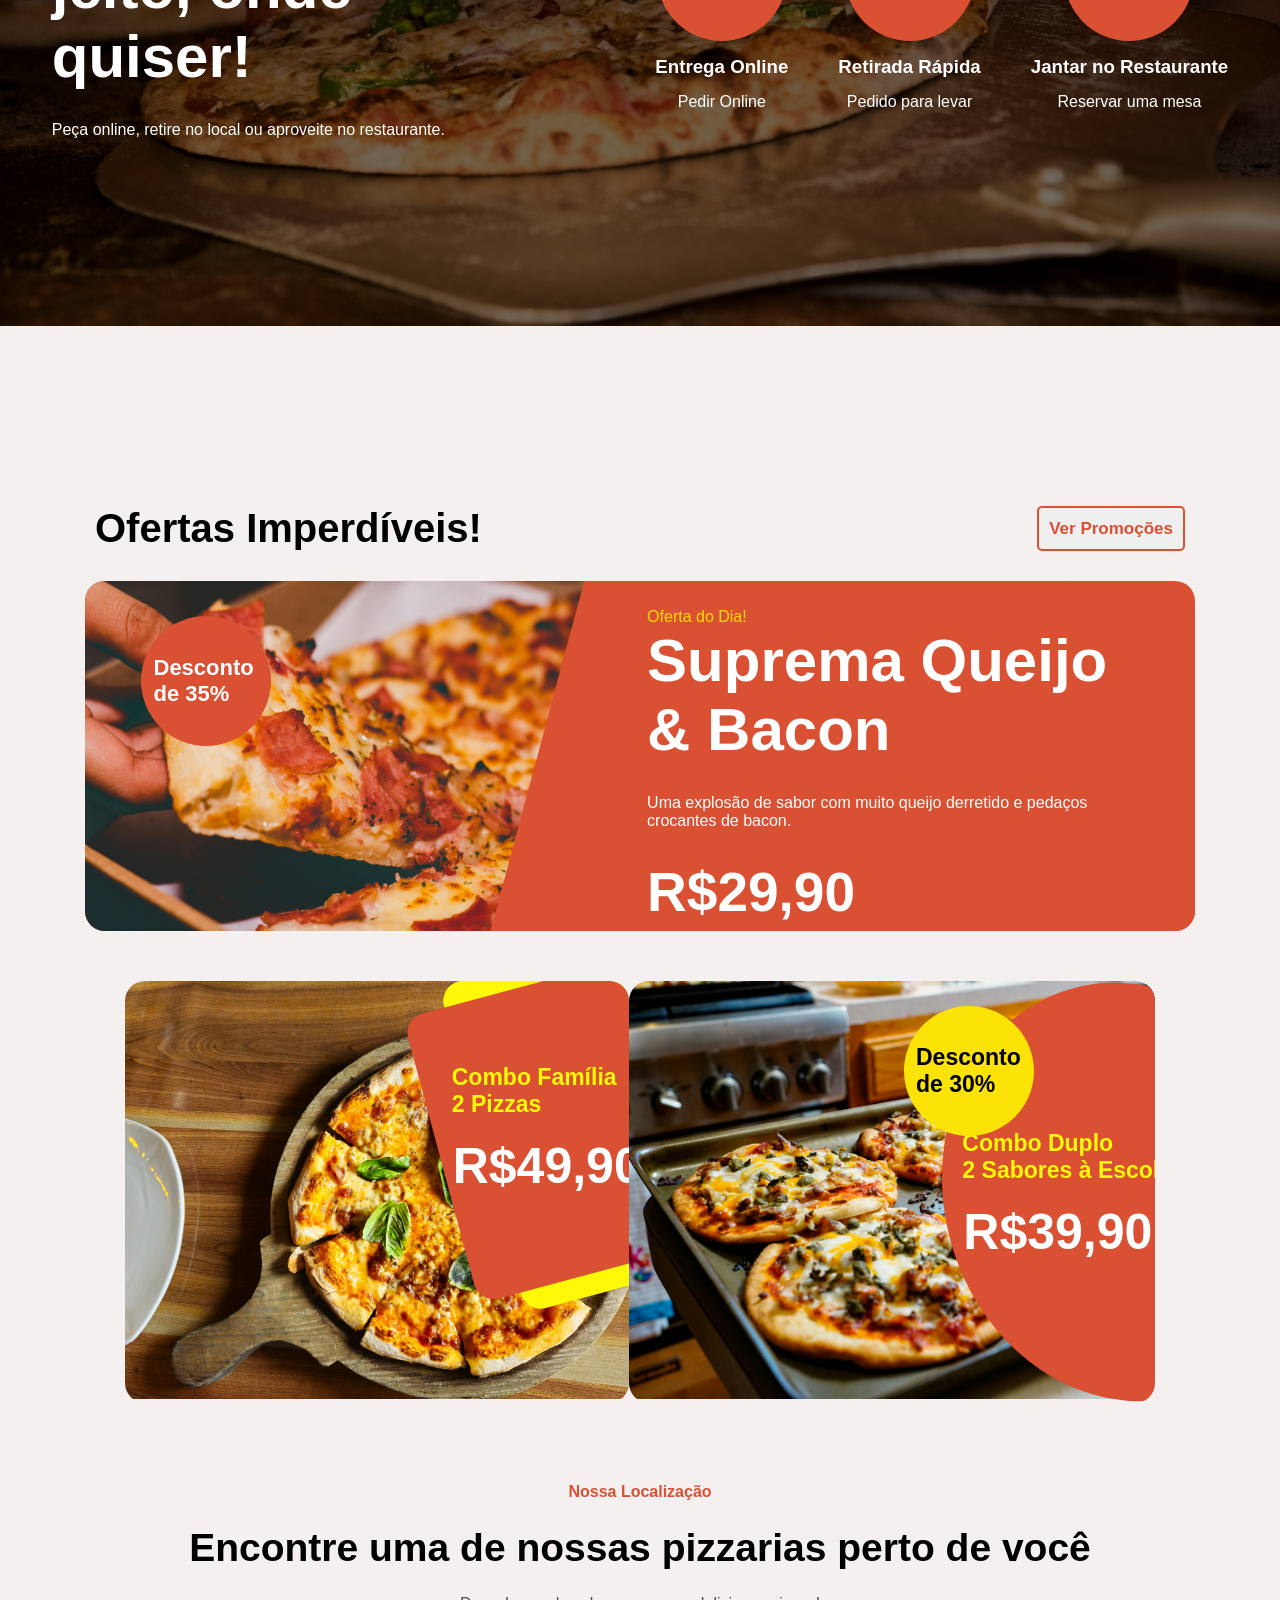
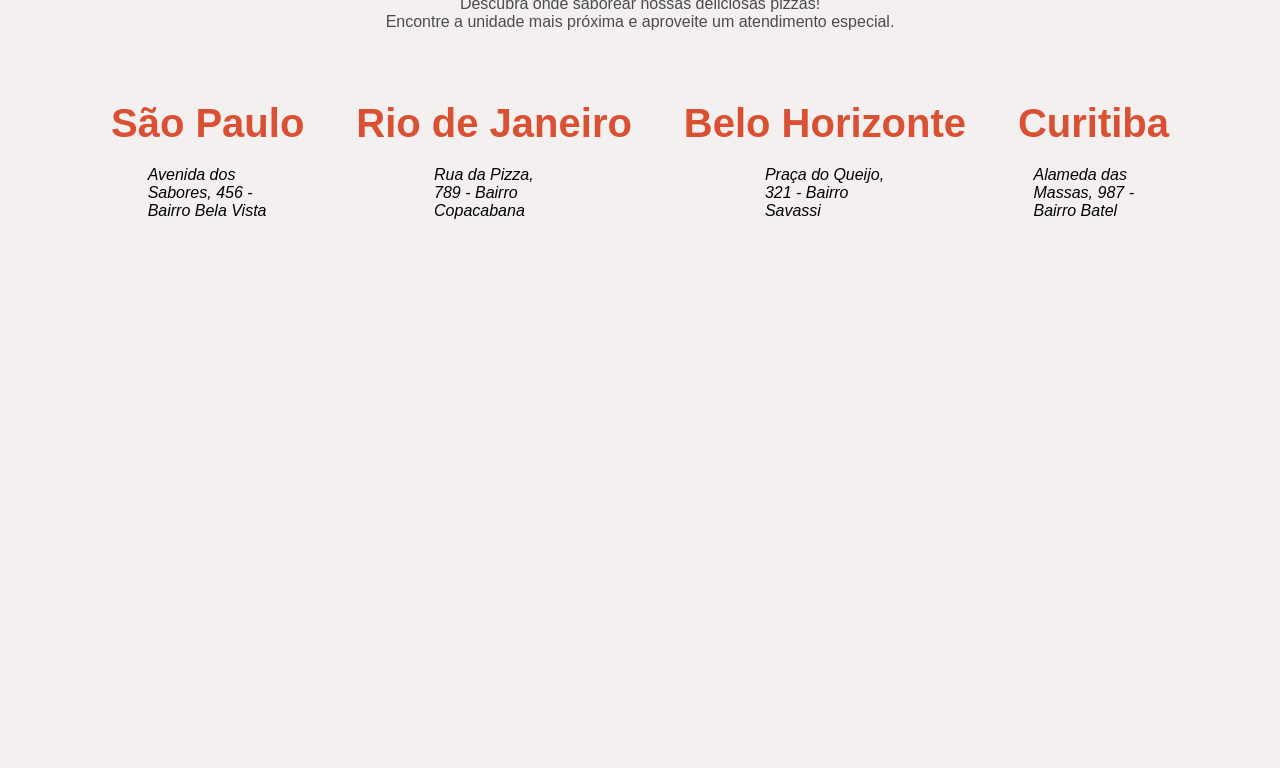
==== commit 340b2193: "ADD: apresentation section, promocoes section, locazion section" ====
--- a/index.html
+++ b/index.html
@@ -3,10 +3,14 @@
   <head>
     <meta charset="UTF-8" />
     <meta name="viewport" content="width=device-width, initial-scale=1.0" />
-    <link rel="stylesheet" href="styles/style.css" />
+    <link rel="stylesheet" href="./assets/styles/style.css" />
     <link
       rel="stylesheet"
       href="https://cdn-uicons.flaticon.com/2.6.0/uicons-regular-rounded/css/uicons-regular-rounded.css"
+    />
+    <link
+      rel="stylesheet"
+      href="https://cdn-uicons.flaticon.com/2.6.0/uicons-thin-rounded/css/uicons-thin-rounded.css"
     />
     <title>Fornalha ofensiva</title>
   </head>
@@ -14,7 +18,7 @@
     <header>
       <div class="header">
         <div class="logo">
-          <img src="assets/imgs/logo/logo.webp" alt="Logo fornalha ofensiva" />
+          <img src="assets/imgs/logo/logo.png" alt="Logo fornalha ofensiva" />
         </div>
         <nav>
           <ul class="header-links">
@@ -26,7 +30,6 @@
         </nav>
         <div class="header-icons">
           <i class="fi fi-rr-search"></i>
-          <i class="fi fi-rr-menu-burger"></i>
         </div>
       </div>
     </header>
@@ -83,7 +86,7 @@
               <h3>Pizza de pepperoni</h3>
             </div>
             <div>
-              <p><span class="special-mark">R$</span> 43,50</p>
+              <p><span class="special-mark">R$43,50</span></p>
             </div>
           </div>
           <div class="card rose">
@@ -99,7 +102,7 @@
               <h3>Pizza moda da casa</h3>
             </div>
             <div>
-              <p><span class="special-mark">R$</span> 35,50</p>
+              <p><span class="special-mark">R$35,50</span></p>
             </div>
           </div>
           <div class="card yellow">
@@ -114,7 +117,7 @@
               <h3>Pizza australiana</h3>
             </div>
             <div>
-              <p><span class="special-mark">R$</span> 49,99</p>
+              <p><span class="special-mark">R$ 49,99</span></p>
             </div>
           </div>
           <div class="card pink">
@@ -129,10 +132,149 @@
               <h3>Pizza havaiana</h3>
             </div>
             <div>
-              <p><span class="special-mark">R$</span> 27,50</p>
-            </div>
-          </div>
-        </div>
+              <p><span class="special-mark">R$ 27,50</span></p>
+            </div>
+          </div>
+        </div>
+      </section>
+      <section>
+        <div class="special-section">
+          <div class="overlay"></div>
+          <div class="text-container">
+            <h2>
+              Pizza do seu <br />
+              jeito, onde quiser!
+            </h2>
+            <p>Peça online, retire no local ou aproveite no restaurante.</p>
+          </div>
+          <div class="icons-container">
+            <div class="special-icons">
+              <span class="icon-container"
+                ><i class="fi fi-tr-mobile-button"></i
+              ></span>
+              <h3 class="title-icon">Entrega Online</h3>
+              <span class="status-icon">Pedir Online</span>
+            </div>
+            <div class="special-icons">
+              <span class="icon-container"
+                ><i class="fi fi-tr-box-alt"></i
+              ></span>
+              <h3 class="title-icon">Retirada Rápida</h3>
+              <span class="status-icon">Pedido para levar</span>
+            </div>
+            <div class="special-icons">
+              <span class="icon-container"
+                ><i class="fi fi-tr-pizza-slice"></i
+              ></span>
+              <h3 class="title-icon">Jantar no Restaurante</h3>
+              <span class="status-icon">Reservar uma mesa</span>
+            </div>
+          </div>
+        </div>
+      </section>
+      <section>
+        <div class="title-container-promotions">
+          <h2>Ofertas Imperdíveis!</h2>
+          <button>Ver Promoções</button>
+        </div>
+        
+        <div>
+          <div class="promocao-container">
+            <div class="img-container">
+              <img
+                src="assets/imgs/promocoes/pizza-promotion-main.jpg"
+                alt="Pizza especial em promoção"
+              />
+              <div class="sale">
+                <span>Desconto de 35%</span>
+              </div>
+            </div>
+            <div class="container-promocoes-details">
+              <div class="promocoes-details">
+                <div class="text-container">
+                  <span>Oferta do Dia!</span>
+                  <h2>Suprema Queijo & Bacon</h2>
+                  <p>
+                    Uma explosão de sabor com muito queijo derretido e pedaços crocantes de bacon.
+                  </p>
+                  <p class="price">R$29,90</p>
+                </div>
+              </div>
+            </div>
+          </div>
+        
+          <div class="sub-promocoes-container">
+            <div class="sub-promocoes">
+              <img
+                src="assets/imgs/promocoes/pizza-promotion-second.jpg"
+                alt="Pizza deliciosa em promoção"
+              />
+              <div>
+                <div class="promocoes-details">
+                  <div class="text-container">
+                    <h3>
+                      Combo Família <br />
+                      2 Pizzas
+                    </h3>
+                    <p class="price">R$49,90</p>
+                  </div>
+                </div>
+                <div class="decorator"></div>
+              </div>
+            </div>
+        
+            <div class="sub-promocoes second">
+              <img
+                src="assets/imgs/promocoes/pizza-promotion-third.jpg"
+                alt="Pizza saborosa em promoção"
+              />
+              <div>
+                <div class="promocoes-details">
+                  <div class="text-container">
+                    <h3>
+                      Combo Duplo <br />
+                      2 Sabores à Escolha
+                    </h3>
+                    <p class="price">R$39,90</p>
+                  </div>
+                </div>
+                <div class="decorator">
+                  <span>Desconto de 30%</span>
+                </div>
+              </div>
+            </div>
+          </div>
+        </div>        
+      </section>
+      <section>
+        <div class="title-location">
+          <span>Nossa Localização</span>
+          <h2>Encontre uma de nossas pizzarias perto de você</h2>
+          <p>
+            Descubra onde saborear nossas deliciosas pizzas! <br> Encontre a unidade mais
+            próxima e aproveite um atendimento especial.
+          </p>
+        </div>
+        
+        <div class="address-container">
+          <div class="adrees">
+            <h4>São Paulo</h4>
+            <address>Avenida dos Sabores, 456 - Bairro Bela Vista</address>
+          </div>
+          <div class="adrees">
+            <h4>Rio de Janeiro</h4>
+            <address>Rua da Pizza, 789 - Bairro Copacabana</address>
+          </div>
+          <div class="adrees">
+            <h4>Belo Horizonte</h4>
+            <address>Praça do Queijo, 321 - Bairro Savassi</address>
+          </div>
+          <div class="adrees">
+            <h4>Curitiba</h4>
+            <address>Alameda das Massas, 987 - Bairro Batel</address>
+          </div>
+        </div>
+        
       </section>
     </main>
   </body>
--- a/assets/styles/style.css
+++ b/assets/styles/style.css
@@ -0,0 +1,508 @@
+@font-face {
+    font-family: "geometric-light";
+    src: url("../assets/fonts/urw-geometric/URWGeometricLight.otf");
+}
+
+:root {
+    --cor-fundo: #f4f0f0;
+    --cor-fonte: #181818;
+    --cor-principal: #D95032;
+    --cor-icones: #343434e4;
+    --cor-text-button: #fff;
+    --cor-background-button: #000;
+}
+
+* {
+    margin: 0;
+    padding: 0;
+    box-sizing: border-box;
+    font-family: "geometric-light", sans-serif;
+}
+
+body {
+    min-height: 100dvh;
+    min-width: 100dvw;
+    background: var(--cor-fundo);
+    overflow-x: hidden;
+}
+
+/* Cabecalho */
+.header {
+    display: flex;
+    align-items: center;
+    justify-content: space-between;
+    padding: 0 4rem;
+}
+
+.header div,
+nav,
+ul {
+    display: flex;
+}
+
+.logo>img {
+    width: 150px;
+}
+
+.header-links {
+    gap: 40px;
+}
+
+.header-links>li {
+    font-size: 1.27rem;
+    list-style: none;
+}
+
+.header-links .navbar-link {
+    text-decoration: none;
+    color: var(--cor-fonte);
+    position: relative;
+}
+
+.header-links .navbar-link.active{
+    color:var(--cor-principal)
+}
+
+.header-links .navbar-link:hover {
+    color: var(--cor-principal);
+}
+
+.header-links>li,
+.header-icons>i {
+    cursor: pointer;
+}
+
+.header-icons {
+    color: var(--cor-icones);
+    font-weight: lighter;
+    font-size: 22px;
+    gap: 20px;
+    transition: all linear 0.4s;
+}
+
+.header-icons>i:hover {
+    transform: scale(1.07);
+    color: var(--cor-fonte);
+}
+
+/* fim do cabecalho */
+
+section {
+    min-height:100dvh;
+    min-width: 100dvw;
+    padding: 15px 85px;
+}
+
+.interface {
+    display: flex;
+    align-items: center;
+    justify-content: space-between;
+}
+
+.text-container-main {
+    width: 50%;
+    display: flex;
+    flex-direction: column;
+    gap: 2rem;
+}
+
+.title-main {
+    font-size: 4rem;
+    color: var(--cor-fonte);
+    font-weight: 400;
+}
+
+.special-mark {
+    color: #000;
+    font-weight: bolder;
+}
+
+.special-mark-color {
+    color: #D95032;
+}
+
+.text {
+    font-size: 1.4rem;
+    color: var(--cor-fonte);
+    line-height: 35px;
+}
+
+.button {
+    font-size: 1.2rem;
+    font-weight: 100;
+    color: #fff;
+    background-color: var(--cor-background-button);
+    padding: 8px 30px;
+    border: 0;
+    outline: none;
+    border-radius: 40px;
+    cursor: pointer;
+    box-shadow: 2px 2px 10px 1px #00000039;
+    transition: transform ease-in-out .4s;
+}
+
+.container-img {
+    position: relative;
+}
+
+.img-main {
+    width: 630px;
+    filter: drop-shadow(2px 12px 10px rgba(0, 0, 0, 0.219));
+}
+
+.circle-effect {
+    position: absolute;
+    bottom: -15%;
+    right: -40%;
+    height: 80%;
+    width: 100%;
+    background-color: var(--cor-principal);
+    border-top-left-radius: 300px;
+    border-bottom-left-radius: 300px;
+    z-index: -10;
+}
+
+.cards-container {
+    display: flex;
+    gap: 20px;
+}
+
+.card {
+    display: flex;
+    flex-direction: column;
+    align-items: center;
+    gap: 40px;
+    padding: 15px 25px;
+    border-radius: 35px;
+    box-shadow: 1px 1px 10px #00000012;
+    cursor:pointer;
+    transition: transform ease .4s;
+}
+
+.card:hover {
+    transform: scale(1.08);
+}
+
+.card.green {
+    background: #DDF2BD;
+}
+
+.card.rose {
+    background: #FDE1EE;
+}
+
+.card.pink {
+    background: #FEE6CC;
+}
+
+.card.yellow {
+    background: #FAFDCE;
+}
+
+.img-card {
+    width: 130px;
+    margin: 10px 0;
+}
+
+section:nth-child(2){
+    display: flex;
+    align-items: center;
+    justify-content: center;
+    padding:0;
+}
+
+.special-section{
+    display: flex;
+    justify-content: space-around;
+    align-items: center;
+    background:url("../imgs/apresentation/background.jpg");
+    background-position: center;
+    background-size: cover;
+    position: relative;
+    width: 100%;
+    height: 70dvh;
+}
+
+.overlay{
+    position: absolute;
+    height: 100%;
+    width: 100%;
+    background:#0000008d;
+}
+
+.icons-container{
+    display: flex;
+    gap:50px;
+}
+
+.special-icons{
+    display: flex;
+    align-items: center;
+    flex-direction: column;
+    position: relative;
+    z-index: 99999;
+}
+
+.special-icons > .icon-container{
+    background:var(--cor-principal);
+    height: 130px;
+    width: 130px;
+    display: flex;
+    align-items: center;
+    justify-content: center;
+    border-radius: 50%;
+}
+
+.icon-container > i{
+    margin-top: 15px;
+    font-size: 60px;
+    color:var(--cor-text-button)
+}
+
+.title-icon{
+    font-weight: bolder;
+    margin:15px 0;
+    color:var(--cor-text-button)
+}
+
+.status-icon{
+    color:var(--cor-text-button);
+    font-weight: 500;
+}
+
+.text-container{
+    color:var(--cor-text-button);
+    width: 500px;
+    z-index: 99999;
+}
+
+.text-container > h2{
+    font-size: 60px;
+}
+
+.text-container > p{
+    margin:30px 0 0 0;
+    font-weight: 100;
+}
+
+.title-container-promotions{
+    display: flex;
+    justify-content: space-between;
+    margin: 30px 10px;
+}
+
+.title-container-promotions h2{
+    font-size: 40px;
+}
+
+.title-container-promotions button{
+    border: 2px solid #D95032;
+    color:#D95032;
+    font-weight: bolder;
+    padding:10px;
+    border-radius: 5px;
+    font-size: 17px;
+    cursor: pointer;
+}
+
+.promocao-container{
+    display: flex;
+    background-color: #D95032;
+    overflow: hidden;
+    position: relative;
+    border-radius: 20px;
+}
+
+.img-container{
+    width: 45%;
+    height: 350px;
+    overflow: hidden;
+}
+
+.img-container > img{
+    width: 100%;
+    height: 100%;
+}
+
+.container-promocoes-details{
+    position: relative;
+}
+
+.container-promocoes-details .promocoes-details{
+    width: 1000px;
+    height: 500px;
+    background-color: #D95032;
+    position: absolute;
+    z-index: 1000;
+    left: -50px;
+    transform: rotate(15deg);
+}
+
+.container-promocoes-details .promocoes-details > .text-container{
+    transform: rotate(-15deg);
+    position: absolute;
+    top:13%;
+    left: 10%;
+    display: flex;
+    flex-direction: column;
+}
+
+.container-promocoes-details .promocoes-details .price{
+    font-size: 55px;
+    font-weight: bolder;
+}
+
+.text-container > span{
+    color:#ffda06
+}
+
+.sub-promocoes-container{
+    width: 100%;
+    height: fit-content;
+    margin: 50px 0;
+    padding: 0 40px;
+    display: flex;
+    justify-content: space-between;
+}
+
+.sub-promocoes{
+    position: relative;
+    width: fit-content;
+    border-radius: 20px;
+    overflow: hidden;
+}
+
+.sub-promocoes > img{
+    width: 600px;
+}
+
+.sub-promocoes .promocoes-details{
+    position: absolute;
+    top:0%;
+    right: -12%;
+    transform: rotate(-15deg);
+    height: 70%;
+    width: 50%;
+    background:#D95032;
+    border-radius: 20px;
+    z-index: 11111;
+}
+
+.sub-promocoes .decorator{
+    content: " ";
+    position: absolute;
+    top:-8%;
+    right:-22%;
+    width: 52%;
+    height: 80%;
+    transform: rotate(-15deg);
+    background:#fcf807;
+    border-radius: 20px;
+
+    z-index: 1;
+}
+
+.sub-promocoes .text-container{
+    position: absolute;
+    top:40%;
+    left: 4%;
+    display: flex;
+    transform: rotate(15deg);
+    padding: 0 10px;
+}
+
+.sub-promocoes .text-container > h3{
+    color: #fcf807;
+    font-size: 23px;
+}
+
+.sub-promocoes .text-container .price{
+    font-size: 50px;
+    top:80%;
+    right: 60%;
+    position: absolute;
+    font-weight: bolder;
+}
+
+.promocao-container .sale{
+    position: absolute;
+    top: 10%;
+    left:5%;
+    width: 130px;
+    height: 130px;
+    background-color:#D95032;
+    border-radius: 50%;
+    display: flex;
+    align-items: center;
+    justify-content: center;
+    font-size: 22px;
+    font-weight: bolder;
+    padding: 0 13px;
+    color: #fff;
+}
+
+.sub-promocoes.second > img{
+    width: 627px;
+}
+
+.sub-promocoes.second .promocoes-details{
+    border-radius: 50%;
+    height: 100%;
+    width: 70%;
+    right: -30%;
+}
+
+.sub-promocoes.second .decorator{
+    z-index: 1111111;
+    background-color: #fce307;
+    border-radius: 50%;
+    height: 130px;
+    width: 130px;
+    top:6%;
+    right: 23%;
+    display: flex;
+    align-items: center;
+    justify-content: center;
+    padding: 0 12px;
+}
+
+.sub-promocoes.second .decorator > span{
+    font-size: 23px;
+    font-weight: bolder;
+    transform: rotate(15deg);
+}
+
+.title-location{
+    text-align: center;
+}
+
+.title-location span{
+    color:#D95032;
+    font-weight: bolder;
+}
+
+.title-location h2{
+    font-size: 39px;
+    margin: 25px 0;
+}
+
+.title-location p{
+    color:#4b4b4b;
+}
+
+.address-container{
+    display: flex;
+    justify-content: space-around;
+    margin:50px 0;
+}
+
+.address-container h4{
+    color:#D95032;
+    font-size: 40px;
+    margin:20px 0;
+}
+
+.address-container address{
+    width: 120px;
+    margin: 0 auto;
+}
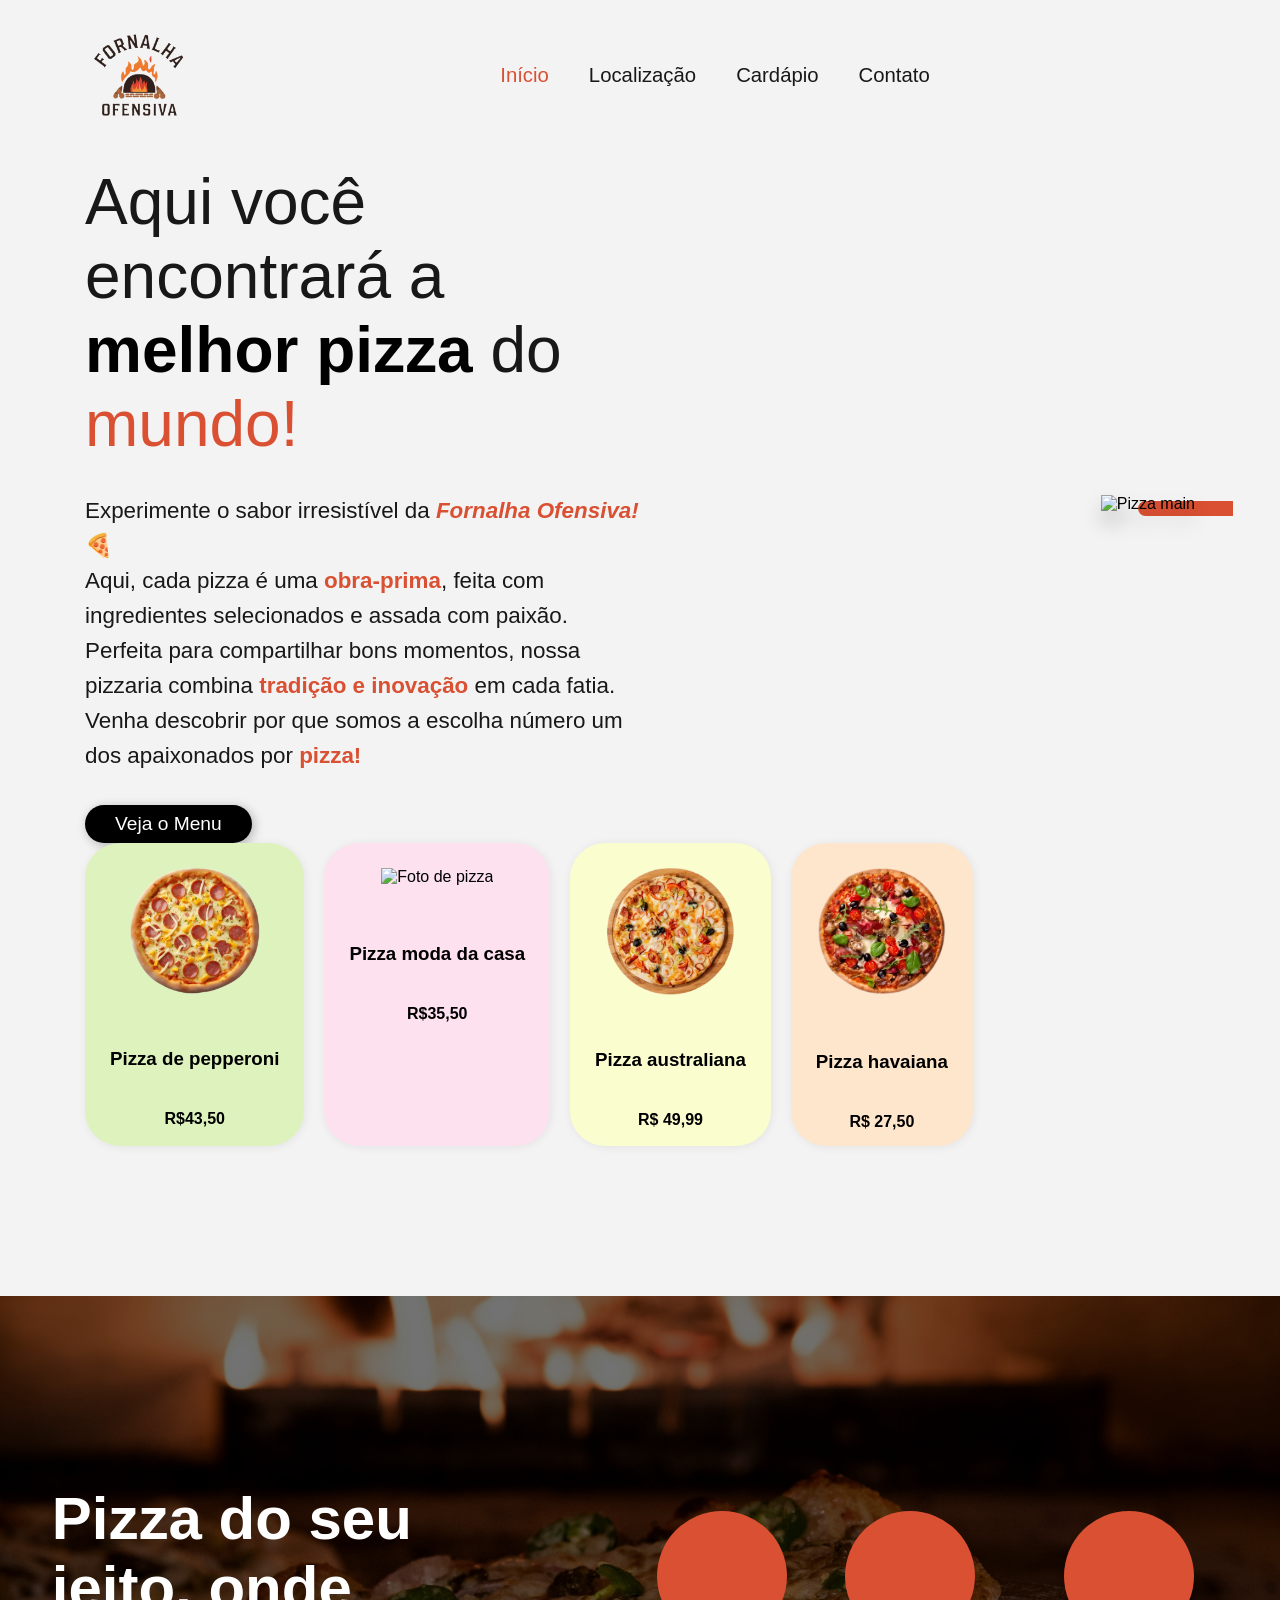
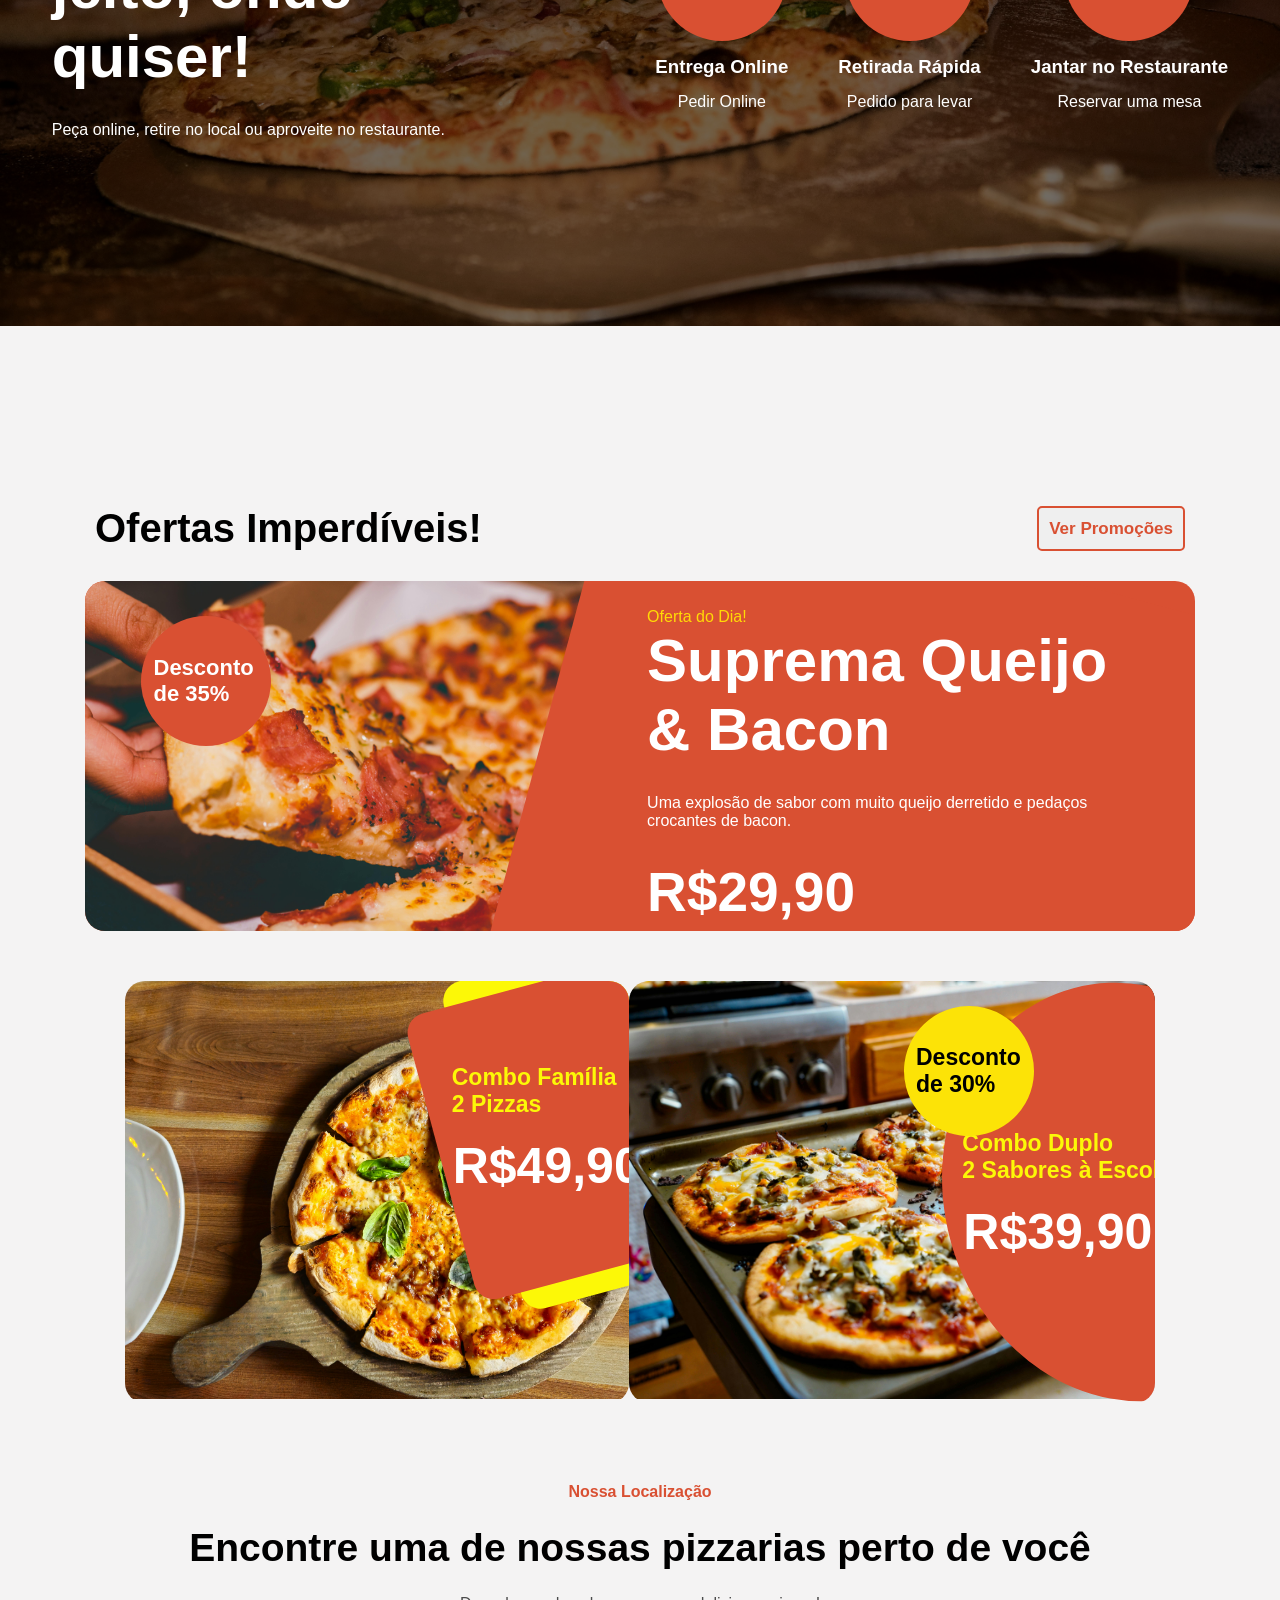
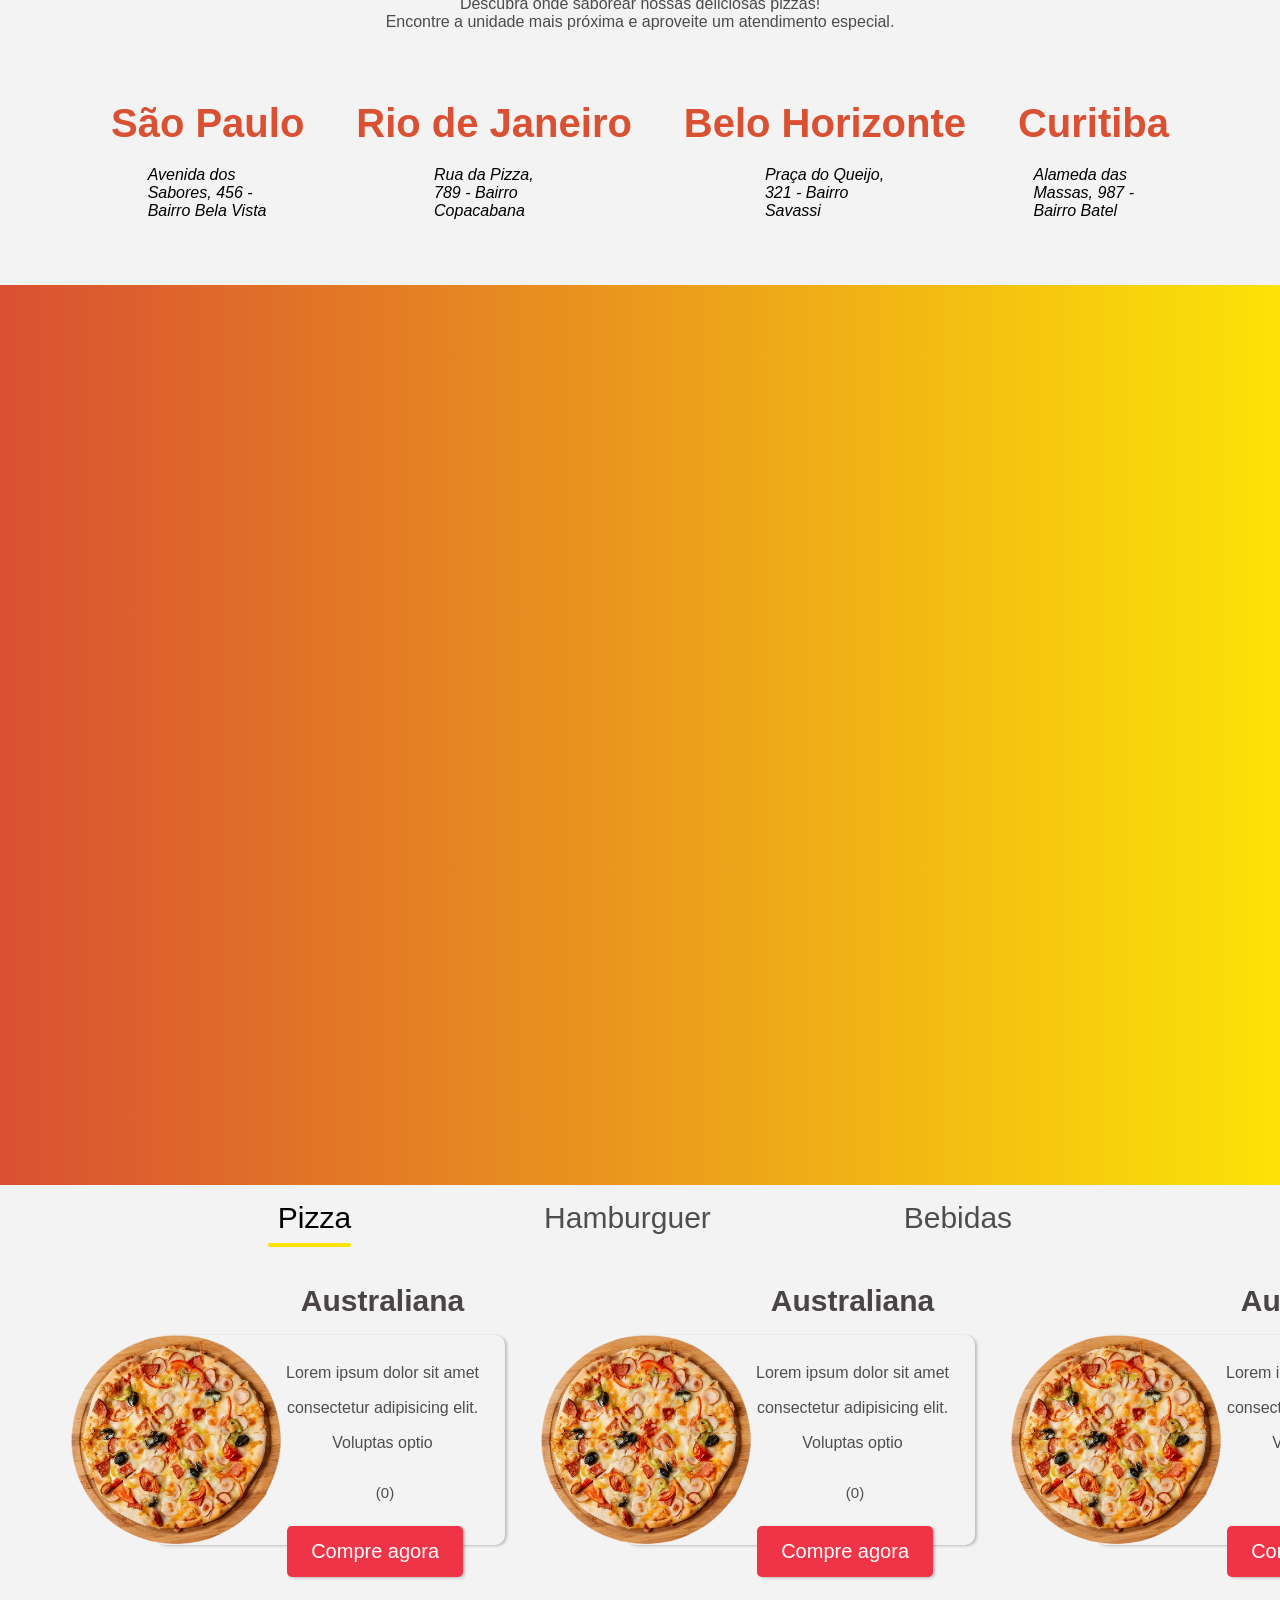
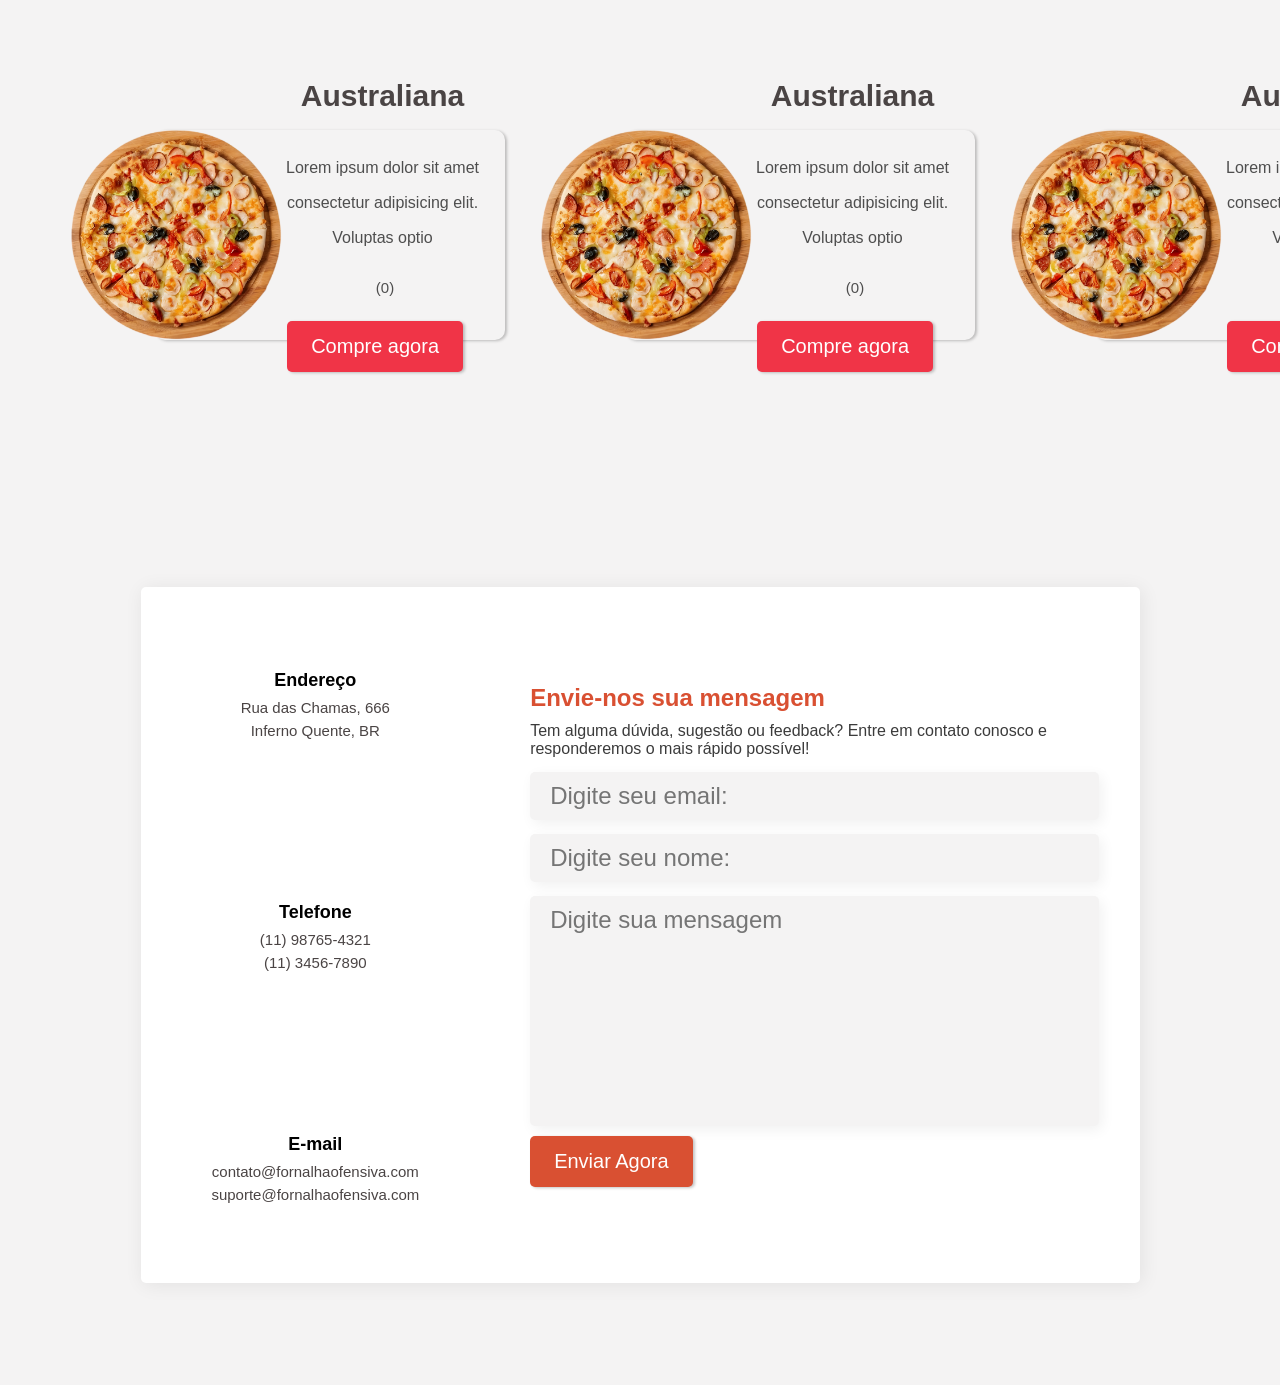
==== commit 00886423: "Section contato" ====
--- a/index.html
+++ b/index.html
@@ -4,6 +4,7 @@
     <meta charset="UTF-8" />
     <meta name="viewport" content="width=device-width, initial-scale=1.0" />
     <link rel="stylesheet" href="./assets/styles/style.css" />
+    <!-- FLATICONS -->
     <link
       rel="stylesheet"
       href="https://cdn-uicons.flaticon.com/2.6.0/uicons-regular-rounded/css/uicons-regular-rounded.css"
@@ -12,6 +13,15 @@
       rel="stylesheet"
       href="https://cdn-uicons.flaticon.com/2.6.0/uicons-thin-rounded/css/uicons-thin-rounded.css"
     />
+    <link
+      rel="stylesheet"
+      href="https://cdn-uicons.flaticon.com/2.6.0/uicons-thin-straight/css/uicons-thin-straight.css"
+    />
+    <link
+      rel="stylesheet"
+      href="https://cdn-uicons.flaticon.com/2.6.0/uicons-solid-straight/css/uicons-solid-straight.css"
+    />
+    <!-- FLATICONS END -->
     <title>Fornalha ofensiva</title>
   </head>
   <body>
@@ -177,7 +187,7 @@
           <h2>Ofertas Imperdíveis!</h2>
           <button>Ver Promoções</button>
         </div>
-        
+
         <div>
           <div class="promocao-container">
             <div class="img-container">
@@ -195,14 +205,15 @@
                   <span>Oferta do Dia!</span>
                   <h2>Suprema Queijo & Bacon</h2>
                   <p>
-                    Uma explosão de sabor com muito queijo derretido e pedaços crocantes de bacon.
+                    Uma explosão de sabor com muito queijo derretido e pedaços
+                    crocantes de bacon.
                   </p>
                   <p class="price">R$29,90</p>
                 </div>
               </div>
             </div>
           </div>
-        
+
           <div class="sub-promocoes-container">
             <div class="sub-promocoes">
               <img
@@ -222,7 +233,7 @@
                 <div class="decorator"></div>
               </div>
             </div>
-        
+
             <div class="sub-promocoes second">
               <img
                 src="assets/imgs/promocoes/pizza-promotion-third.jpg"
@@ -244,18 +255,18 @@
               </div>
             </div>
           </div>
-        </div>        
+        </div>
       </section>
       <section>
         <div class="title-location">
           <span>Nossa Localização</span>
           <h2>Encontre uma de nossas pizzarias perto de você</h2>
           <p>
-            Descubra onde saborear nossas deliciosas pizzas! <br> Encontre a unidade mais
-            próxima e aproveite um atendimento especial.
+            Descubra onde saborear nossas deliciosas pizzas! <br />
+            Encontre a unidade mais próxima e aproveite um atendimento especial.
           </p>
         </div>
-        
+
         <div class="address-container">
           <div class="adrees">
             <h4>São Paulo</h4>
@@ -274,7 +285,248 @@
             <address>Alameda das Massas, 987 - Bairro Batel</address>
           </div>
         </div>
+      </section>
+      <section>
+        <!-- carrossel aqui -->
+      </section>
+      <section>
+        <div>
+          <nav class="options-cardapio">
+            <div class="link-cardapio active">
+              <div>
+                <i class="fi fi-ts-pizza-slice"></i>
+              </div>
+              <div>
+                <span class="text"> Pizza </span>
+              </div>
+            </div>
+            <div class="link-cardapio">
+              <div>
+                <i class="fi fi-ts-hamburger"></i>
+              </div>
+              <div>
+                <span class="text"> Hamburguer </span>
+              </div>
+            </div>
+            <div class="link-cardapio">
+              <div>
+                <i class="fi fi-ts-drink-alt"></i>
+              </div>
+              <div>
+                <span class="text"> Bebidas </span>
+              </div>
+            </div>
+          </nav>
+        </div>
+        <div class="containers-cards">
+          <div class="card-pizza">
+            <div class="img-pizza-container">
+              <img
+                src="assets/imgs/main/card/pizza-australiana.png"
+                alt="Pizza australiana"
+              />
+            </div>
+            <div class="text">
+              <h3>Australiana</h3>
+              <p>
+                Lorem ipsum dolor sit amet consectetur adipisicing elit.
+                Voluptas optio
+              </p>
+              <div class="avaliacoes">
+                <div class="stars">
+                  <i class="fi fi-ss-star"></i>
+                  <i class="fi fi-ss-star"></i>
+                  <i class="fi fi-ss-star"></i>
+                  <i class="fi fi-ss-star"></i>
+                  <i class="fi fi-ss-star"></i>
+                </div>
+                <div class="cont-avaliacoes">(0)</div>
+              </div>
+            </div>
+            <div class="button-card-pizza-container">
+              <button>Compre agora</button>
+            </div>
+          </div>
+          <div class="card-pizza">
+            <div class="img-pizza-container">
+              <img
+                src="assets/imgs/main/card/pizza-australiana.png"
+                alt="Pizza australiana"
+              />
+            </div>
+            <div class="text">
+              <h3>Australiana</h3>
+              <p>
+                Lorem ipsum dolor sit amet consectetur adipisicing elit.
+                Voluptas optio
+              </p>
+              <div class="avaliacoes">
+                <div class="stars">
+                  <i class="fi fi-ss-star"></i>
+                  <i class="fi fi-ss-star"></i>
+                  <i class="fi fi-ss-star"></i>
+                  <i class="fi fi-ss-star"></i>
+                  <i class="fi fi-ss-star"></i>
+                </div>
+                <div class="cont-avaliacoes">(0)</div>
+              </div>
+            </div>
+            <div class="button-card-pizza-container">
+              <button>Compre agora</button>
+            </div>
+          </div>
+          <div class="card-pizza">
+            <div class="img-pizza-container">
+              <img
+                src="assets/imgs/main/card/pizza-australiana.png"
+                alt="Pizza australiana"
+              />
+            </div>
+            <div class="text">
+              <h3>Australiana</h3>
+              <p>
+                Lorem ipsum dolor sit amet consectetur adipisicing elit.
+                Voluptas optio
+              </p>
+              <div class="avaliacoes">
+                <div class="stars">
+                  <i class="fi fi-ss-star"></i>
+                  <i class="fi fi-ss-star"></i>
+                  <i class="fi fi-ss-star"></i>
+                  <i class="fi fi-ss-star"></i>
+                  <i class="fi fi-ss-star"></i>
+                </div>
+                <div class="cont-avaliacoes">(0)</div>
+              </div>
+            </div>
+            <div class="button-card-pizza-container">
+              <button>Compre agora</button>
+            </div>
+          </div>
+          <div class="card-pizza">
+            <div class="img-pizza-container">
+              <img
+                src="assets/imgs/main/card/pizza-australiana.png"
+                alt="Pizza australiana"
+              />
+            </div>
+            <div class="text">
+              <h3>Australiana</h3>
+              <p>
+                Lorem ipsum dolor sit amet consectetur adipisicing elit.
+                Voluptas optio
+              </p>
+              <div class="avaliacoes">
+                <div class="stars">
+                  <i class="fi fi-ss-star"></i>
+                  <i class="fi fi-ss-star"></i>
+                  <i class="fi fi-ss-star"></i>
+                  <i class="fi fi-ss-star"></i>
+                  <i class="fi fi-ss-star"></i>
+                </div>
+                <div class="cont-avaliacoes">(0)</div>
+              </div>
+            </div>
+            <div class="button-card-pizza-container">
+              <button>Compre agora</button>
+            </div>
+          </div>
+          <div class="card-pizza">
+            <div class="img-pizza-container">
+              <img
+                src="assets/imgs/main/card/pizza-australiana.png"
+                alt="Pizza australiana"
+              />
+            </div>
+            <div class="text">
+              <h3>Australiana</h3>
+              <p>
+                Lorem ipsum dolor sit amet consectetur adipisicing elit.
+                Voluptas optio
+              </p>
+              <div class="avaliacoes">
+                <div class="stars">
+                  <i class="fi fi-ss-star"></i>
+                  <i class="fi fi-ss-star"></i>
+                  <i class="fi fi-ss-star"></i>
+                  <i class="fi fi-ss-star"></i>
+                  <i class="fi fi-ss-star"></i>
+                </div>
+                <div class="cont-avaliacoes">(0)</div>
+              </div>
+            </div>
+            <div class="button-card-pizza-container">
+              <button>Compre agora</button>
+            </div>
+          </div>
+          <div class="card-pizza">
+            <div class="img-pizza-container">
+              <img
+                src="assets/imgs/main/card/pizza-australiana.png"
+                alt="Pizza australiana"
+              />
+            </div>
+            <div class="text">
+              <h3>Australiana</h3>
+              <p>
+                Lorem ipsum dolor sit amet consectetur adipisicing elit.
+                Voluptas optio
+              </p>
+              <div class="avaliacoes">
+                <div class="stars">
+                  <i class="fi fi-ss-star"></i>
+                  <i class="fi fi-ss-star"></i>
+                  <i class="fi fi-ss-star"></i>
+                  <i class="fi fi-ss-star"></i>
+                  <i class="fi fi-ss-star"></i>
+                </div>
+                <div class="cont-avaliacoes">(0)</div>
+              </div>
+            </div>
+            <div class="button-card-pizza-container">
+              <button>Compre agora</button>
+            </div>
+          </div>
+        </div>
+      </section>
+      <section id="contact-section">
+        <!-- contato aqui -->
+        <div class="container-contact">
+          <div class="informations-container">
+            <div class="informations">
+              <i class="fi fi-ss-marker"></i>
+              <h4>Endereço</h4>
+              <p class="sub-informations">Rua das Chamas, 666</p>
+              <p class="sub-informations">Inferno Quente, BR</p>
+            </div>
+            <div class="informations">
+              <i class="fi fi-ss-phone-call"></i>
+              <h4>Telefone</h4>
+              <p class="sub-informations">(11) 98765-4321</p>
+              <p class="sub-informations">(11) 3456-7890</p>
+            </div>
+            <div class="informations">
+              <i class="fi fi-ss-envelope"></i>
+              <h4>E-mail</h4>
+              <p class="sub-informations">contato@fornalhaofensiva.com</p>
+              <p class="sub-informations">suporte@fornalhaofensiva.com</p>
+            </div>
+          </div>
+          <div class="container-message">
+            <h2>Envie-nos sua mensagem</h2>
+            <p>Tem alguma dúvida, sugestão ou feedback? Entre em contato conosco e responderemos o mais rápido possível!</p>
+            <div class="containers-input">
+              <input class="input" type="text" placeholder="Digite seu email:">
+              <input class="input" type="text" placeholder="Digite seu nome:">
+              <textarea placeholder="Digite sua mensagem" class="input" name="message" id="message"></textarea>
+            </div>
+            <div>
+              <button class="button-message">Enviar agora</button>
+            </div>
+          </div>
+        </div>
         
+        </div>
       </section>
     </main>
   </body>
--- a/assets/styles/style.css
+++ b/assets/styles/style.css
@@ -4,7 +4,7 @@
 }
 
 :root {
-    --cor-fundo: #f4f0f0;
+    --cor-fundo: #f4f3f3;
     --cor-fonte: #181818;
     --cor-principal: #D95032;
     --cor-icones: #343434e4;
@@ -59,8 +59,8 @@
     position: relative;
 }
 
-.header-links .navbar-link.active{
-    color:var(--cor-principal)
+.header-links .navbar-link.active {
+    color: var(--cor-principal)
 }
 
 .header-links .navbar-link:hover {
@@ -88,7 +88,7 @@
 /* fim do cabecalho */
 
 section {
-    min-height:100dvh;
+    min-height: 100dvh;
     min-width: 100dvw;
     padding: 15px 85px;
 }
@@ -175,7 +175,7 @@
     padding: 15px 25px;
     border-radius: 35px;
     box-shadow: 1px 1px 10px #00000012;
-    cursor:pointer;
+    cursor: pointer;
     transition: transform ease .4s;
 }
 
@@ -204,18 +204,18 @@
     margin: 10px 0;
 }
 
-section:nth-child(2){
+section:nth-child(2) {
     display: flex;
     align-items: center;
     justify-content: center;
-    padding:0;
-}
-
-.special-section{
+    padding: 0;
+}
+
+.special-section {
     display: flex;
     justify-content: space-around;
     align-items: center;
-    background:url("../imgs/apresentation/background.jpg");
+    background: url("../imgs/apresentation/background.jpg");
     background-position: center;
     background-size: cover;
     position: relative;
@@ -223,19 +223,19 @@
     height: 70dvh;
 }
 
-.overlay{
+.overlay {
     position: absolute;
     height: 100%;
     width: 100%;
-    background:#0000008d;
-}
-
-.icons-container{
-    display: flex;
-    gap:50px;
-}
-
-.special-icons{
+    background: #0000008d;
+}
+
+.icons-container {
+    display: flex;
+    gap: 50px;
+}
+
+.special-icons {
     display: flex;
     align-items: center;
     flex-direction: column;
@@ -243,8 +243,8 @@
     z-index: 99999;
 }
 
-.special-icons > .icon-container{
-    background:var(--cor-principal);
+.special-icons>.icon-container {
+    background: var(--cor-principal);
     height: 130px;
     width: 130px;
     display: flex;
@@ -253,59 +253,59 @@
     border-radius: 50%;
 }
 
-.icon-container > i{
+.icon-container>i {
     margin-top: 15px;
     font-size: 60px;
-    color:var(--cor-text-button)
-}
-
-.title-icon{
+    color: var(--cor-text-button)
+}
+
+.title-icon {
     font-weight: bolder;
-    margin:15px 0;
-    color:var(--cor-text-button)
-}
-
-.status-icon{
-    color:var(--cor-text-button);
+    margin: 15px 0;
+    color: var(--cor-text-button)
+}
+
+.status-icon {
+    color: var(--cor-text-button);
     font-weight: 500;
 }
 
-.text-container{
-    color:var(--cor-text-button);
+.text-container {
+    color: var(--cor-text-button);
     width: 500px;
     z-index: 99999;
 }
 
-.text-container > h2{
+.text-container>h2 {
     font-size: 60px;
 }
 
-.text-container > p{
-    margin:30px 0 0 0;
+.text-container>p {
+    margin: 30px 0 0 0;
     font-weight: 100;
 }
 
-.title-container-promotions{
+.title-container-promotions {
     display: flex;
     justify-content: space-between;
     margin: 30px 10px;
 }
 
-.title-container-promotions h2{
+.title-container-promotions h2 {
     font-size: 40px;
 }
 
-.title-container-promotions button{
+.title-container-promotions button {
     border: 2px solid #D95032;
-    color:#D95032;
+    color: #D95032;
     font-weight: bolder;
-    padding:10px;
+    padding: 10px;
     border-radius: 5px;
     font-size: 17px;
     cursor: pointer;
 }
 
-.promocao-container{
+.promocao-container {
     display: flex;
     background-color: #D95032;
     overflow: hidden;
@@ -313,22 +313,22 @@
     border-radius: 20px;
 }
 
-.img-container{
+.img-container {
     width: 45%;
     height: 350px;
     overflow: hidden;
 }
 
-.img-container > img{
+.img-container>img {
     width: 100%;
     height: 100%;
 }
 
-.container-promocoes-details{
-    position: relative;
-}
-
-.container-promocoes-details .promocoes-details{
+.container-promocoes-details {
+    position: relative;
+}
+
+.container-promocoes-details .promocoes-details {
     width: 1000px;
     height: 500px;
     background-color: #D95032;
@@ -338,25 +338,25 @@
     transform: rotate(15deg);
 }
 
-.container-promocoes-details .promocoes-details > .text-container{
+.container-promocoes-details .promocoes-details>.text-container {
     transform: rotate(-15deg);
     position: absolute;
-    top:13%;
+    top: 13%;
     left: 10%;
     display: flex;
     flex-direction: column;
 }
 
-.container-promocoes-details .promocoes-details .price{
+.container-promocoes-details .promocoes-details .price {
     font-size: 55px;
     font-weight: bolder;
 }
 
-.text-container > span{
-    color:#ffda06
-}
-
-.sub-promocoes-container{
+.text-container>span {
+    color: #ffda06
+}
+
+.sub-promocoes-container {
     width: 100%;
     height: fit-content;
     margin: 50px 0;
@@ -365,72 +365,72 @@
     justify-content: space-between;
 }
 
-.sub-promocoes{
+.sub-promocoes {
     position: relative;
     width: fit-content;
     border-radius: 20px;
     overflow: hidden;
 }
 
-.sub-promocoes > img{
+.sub-promocoes>img {
     width: 600px;
 }
 
-.sub-promocoes .promocoes-details{
-    position: absolute;
-    top:0%;
+.sub-promocoes .promocoes-details {
+    position: absolute;
+    top: 0%;
     right: -12%;
     transform: rotate(-15deg);
     height: 70%;
     width: 50%;
-    background:#D95032;
+    background: #D95032;
     border-radius: 20px;
     z-index: 11111;
 }
 
-.sub-promocoes .decorator{
+.sub-promocoes .decorator {
     content: " ";
     position: absolute;
-    top:-8%;
-    right:-22%;
+    top: -8%;
+    right: -22%;
     width: 52%;
     height: 80%;
     transform: rotate(-15deg);
-    background:#fcf807;
+    background: #fcf807;
     border-radius: 20px;
 
     z-index: 1;
 }
 
-.sub-promocoes .text-container{
-    position: absolute;
-    top:40%;
+.sub-promocoes .text-container {
+    position: absolute;
+    top: 40%;
     left: 4%;
     display: flex;
     transform: rotate(15deg);
     padding: 0 10px;
 }
 
-.sub-promocoes .text-container > h3{
+.sub-promocoes .text-container>h3 {
     color: #fcf807;
     font-size: 23px;
 }
 
-.sub-promocoes .text-container .price{
+.sub-promocoes .text-container .price {
     font-size: 50px;
-    top:80%;
+    top: 80%;
     right: 60%;
     position: absolute;
     font-weight: bolder;
 }
 
-.promocao-container .sale{
+.promocao-container .sale {
     position: absolute;
     top: 10%;
-    left:5%;
+    left: 5%;
     width: 130px;
     height: 130px;
-    background-color:#D95032;
+    background-color: #D95032;
     border-radius: 50%;
     display: flex;
     align-items: center;
@@ -441,24 +441,24 @@
     color: #fff;
 }
 
-.sub-promocoes.second > img{
+.sub-promocoes.second>img {
     width: 627px;
 }
 
-.sub-promocoes.second .promocoes-details{
+.sub-promocoes.second .promocoes-details {
     border-radius: 50%;
     height: 100%;
     width: 70%;
     right: -30%;
 }
 
-.sub-promocoes.second .decorator{
+.sub-promocoes.second .decorator {
     z-index: 1111111;
     background-color: #fce307;
     border-radius: 50%;
     height: 130px;
     width: 130px;
-    top:6%;
+    top: 6%;
     right: 23%;
     display: flex;
     align-items: center;
@@ -466,43 +466,302 @@
     padding: 0 12px;
 }
 
-.sub-promocoes.second .decorator > span{
+.sub-promocoes.second .decorator>span {
     font-size: 23px;
     font-weight: bolder;
     transform: rotate(15deg);
 }
 
-.title-location{
+.title-location {
     text-align: center;
 }
 
-.title-location span{
-    color:#D95032;
+.title-location span {
+    color: #D95032;
     font-weight: bolder;
 }
 
-.title-location h2{
+.title-location h2 {
     font-size: 39px;
     margin: 25px 0;
 }
 
-.title-location p{
-    color:#4b4b4b;
-}
-
-.address-container{
+.title-location p {
+    color: #4b4b4b;
+}
+
+.address-container {
     display: flex;
     justify-content: space-around;
-    margin:50px 0;
-}
-
-.address-container h4{
-    color:#D95032;
+    margin: 50px 0;
+}
+
+.address-container h4 {
+    color: #D95032;
     font-size: 40px;
-    margin:20px 0;
-}
-
-.address-container address{
+    margin: 20px 0;
+}
+
+.address-container address {
     width: 120px;
     margin: 0 auto;
+}
+
+section:nth-child(4) {
+    min-height: fit-content;
+}
+
+section:nth-child(5) {
+    background: linear-gradient(to right, #D95032, #fce307)
+}
+
+section:nth-child(6) {
+    height: 100dvh;
+    width: 100dvw;
+}
+
+.options-cardapio {
+    display: flex;
+    justify-content: space-evenly;
+}
+
+.link-cardapio {
+    display: flex;
+    align-items: center;
+    gap: 10px;
+    color: #000000ad;
+    position: relative;
+    cursor: pointer;
+}
+
+.link-cardapio i {
+    font-size: 45px;
+}
+
+.link-cardapio .text {
+    font-size: 30px;
+    color: inherit;
+}
+
+.link-cardapio:hover {
+    color: #000;
+}
+
+.link-cardapio.active {
+    color: #000;
+}
+
+.link-cardapio.active::before {
+    content: " ";
+    position: absolute;
+    bottom: -35%;
+    left: 0;
+    width: 100%;
+    height: 4px;
+    border-radius: 10px;
+    background-color: #fce307;
+}
+
+.containers-cards {
+    display: grid;
+    grid-template-columns: auto auto auto;
+    gap: 120px;
+    height: 100%;
+    width: 100%;
+    padding: 100px 70px;
+}
+
+.card-pizza {
+    height: 210px;
+    width: 350px;
+    padding: 20px 25px 20px 0;
+    position: relative;
+    display: flex;
+    flex-direction: column;
+    align-items: end;
+    border-radius: 10px;
+    box-shadow: #0000003b 2px 1px 3px 0px;
+}
+
+.card-pizza .img-pizza-container {
+    height: 100%;
+    position: absolute;
+    top: 0;
+    left: -25%;
+}
+
+.card-pizza .img-pizza-container img {
+    height: 100%;
+}
+
+.card-pizza .text {
+    display: flex;
+    width: 60%;
+    flex-direction: column;
+    align-items: center;
+}
+
+.card-pizza .text h3 {
+    position: absolute;
+    top: -25%;
+    color: #4a4444;
+    font-size: 30px;
+}
+
+
+.card-pizza .text p {
+    width: 100%;
+    font-size: 16px;
+    color: #4e4e4e;
+    text-align: center;
+}
+
+.card-pizza .avaliacoes {
+    display: flex;
+    align-items: center;
+    margin: 15px 0 0 0;
+    gap: 5px;
+}
+
+.avaliacoes .stars {
+    display: flex;
+    align-items: center;
+    font-size: 15px;
+    color: #fce307;
+}
+
+.cont-avaliacoes {
+    font-size: 15px;
+    margin-bottom: 4px;
+    color: #4e4e4e;
+
+}
+
+.button-card-pizza-container {
+    position: absolute;
+    bottom: -15%;
+    right: 12%;
+}
+
+.button-card-pizza-container button {
+    font-size: 20px;
+    padding: 14px 24px;
+    background: #f03447;
+    color: #fff;
+    border: none;
+    border-radius: 5px;
+    cursor: pointer;
+    box-shadow: #0000003b 2px 1px 3px 0px;
+}
+
+.button-card-pizza-container button:hover {
+    background-color: #ed2a3e;
+}
+
+#contact-section {
+    height: 100dvh;
+    width: 100dvw;
+    display: flex;
+    align-items: center;
+    justify-content: center;
+}
+
+.container-contact {
+    background: #fff;
+    height: 80%;
+    width: 90%;
+    border-radius: 5px;
+    display: grid;
+    grid-template-columns: 35% 65%;
+    box-shadow: 2px 2px 19px 0px #00000013;
+}
+
+.informations-container {
+    display: grid;
+    place-items: center;
+}
+
+.informations {
+    display: flex;
+    flex-direction: column;
+    align-items: center;
+}
+
+.informations>i {
+    font-size: 35px;
+    color: var(--cor-principal)
+}
+
+.informations>h4 {
+    font-size: 18px;
+    margin: 5px 0;
+}
+
+.informations .sub-informations {
+    font-size: 15px;
+    color: #4a4444;
+    margin: 3px 0;
+}
+
+.line-decorator{
+    height: 65%;
+    width: 2px;
+    border-radius: 10px;
+    background-color: #6d6d6d;
+    margin: auto 0;
+}
+
+.container-message {
+    display: flex;
+    flex-direction: column;
+    justify-content: center;
+    padding: 0 40px;
+}
+
+.container-message h2 {
+    color: var(--cor-principal);
+    margin: 10px 0;
+}
+
+.container-message p {
+    color: #3b3b3b;
+}
+
+.containers-input {
+    display: flex;
+    flex-direction: column;
+}
+
+.input {
+    margin: 14px 0 0 0;
+    background: var(--cor-fundo);
+    outline: none;
+    font-size: 24px;
+    padding: 10px 20px;
+    border-radius: 5px;
+    box-shadow: 3px 4px 14px 0px #0000000f;
+    border: 0;
+}
+
+#message {
+    resize: none;
+    height: 230px;
+}
+
+.button-message {
+    margin: 10px 0;
+    text-transform: capitalize;
+    font-size: 20px;
+    padding: 14px 24px;
+    background: #D95032;
+    color: #fff;
+    border: none;
+    border-radius: 5px;
+    cursor: pointer;
+    box-shadow: #0000003b 2px 1px 3px 0px;
+    transition: 0.3s;
+}
+
+.button-message:hover{
+    transform: scale(1.05);
 }
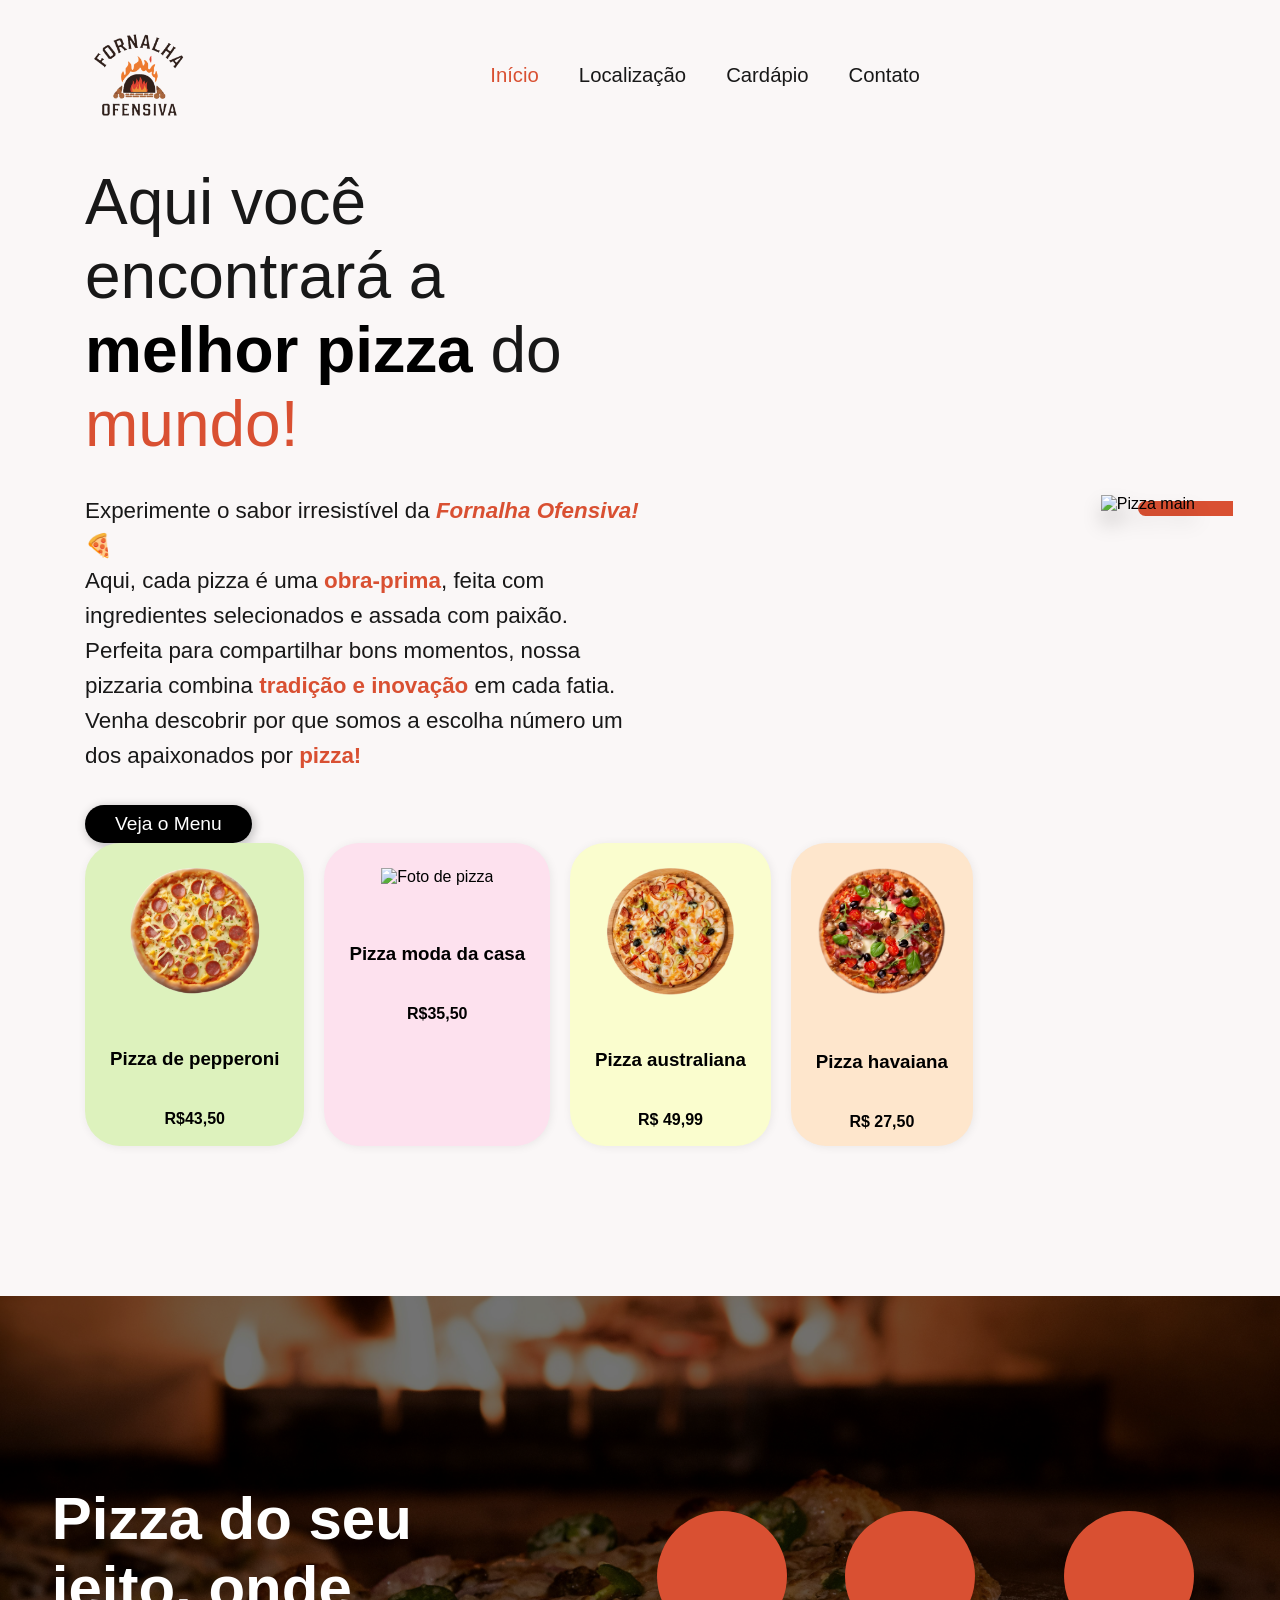
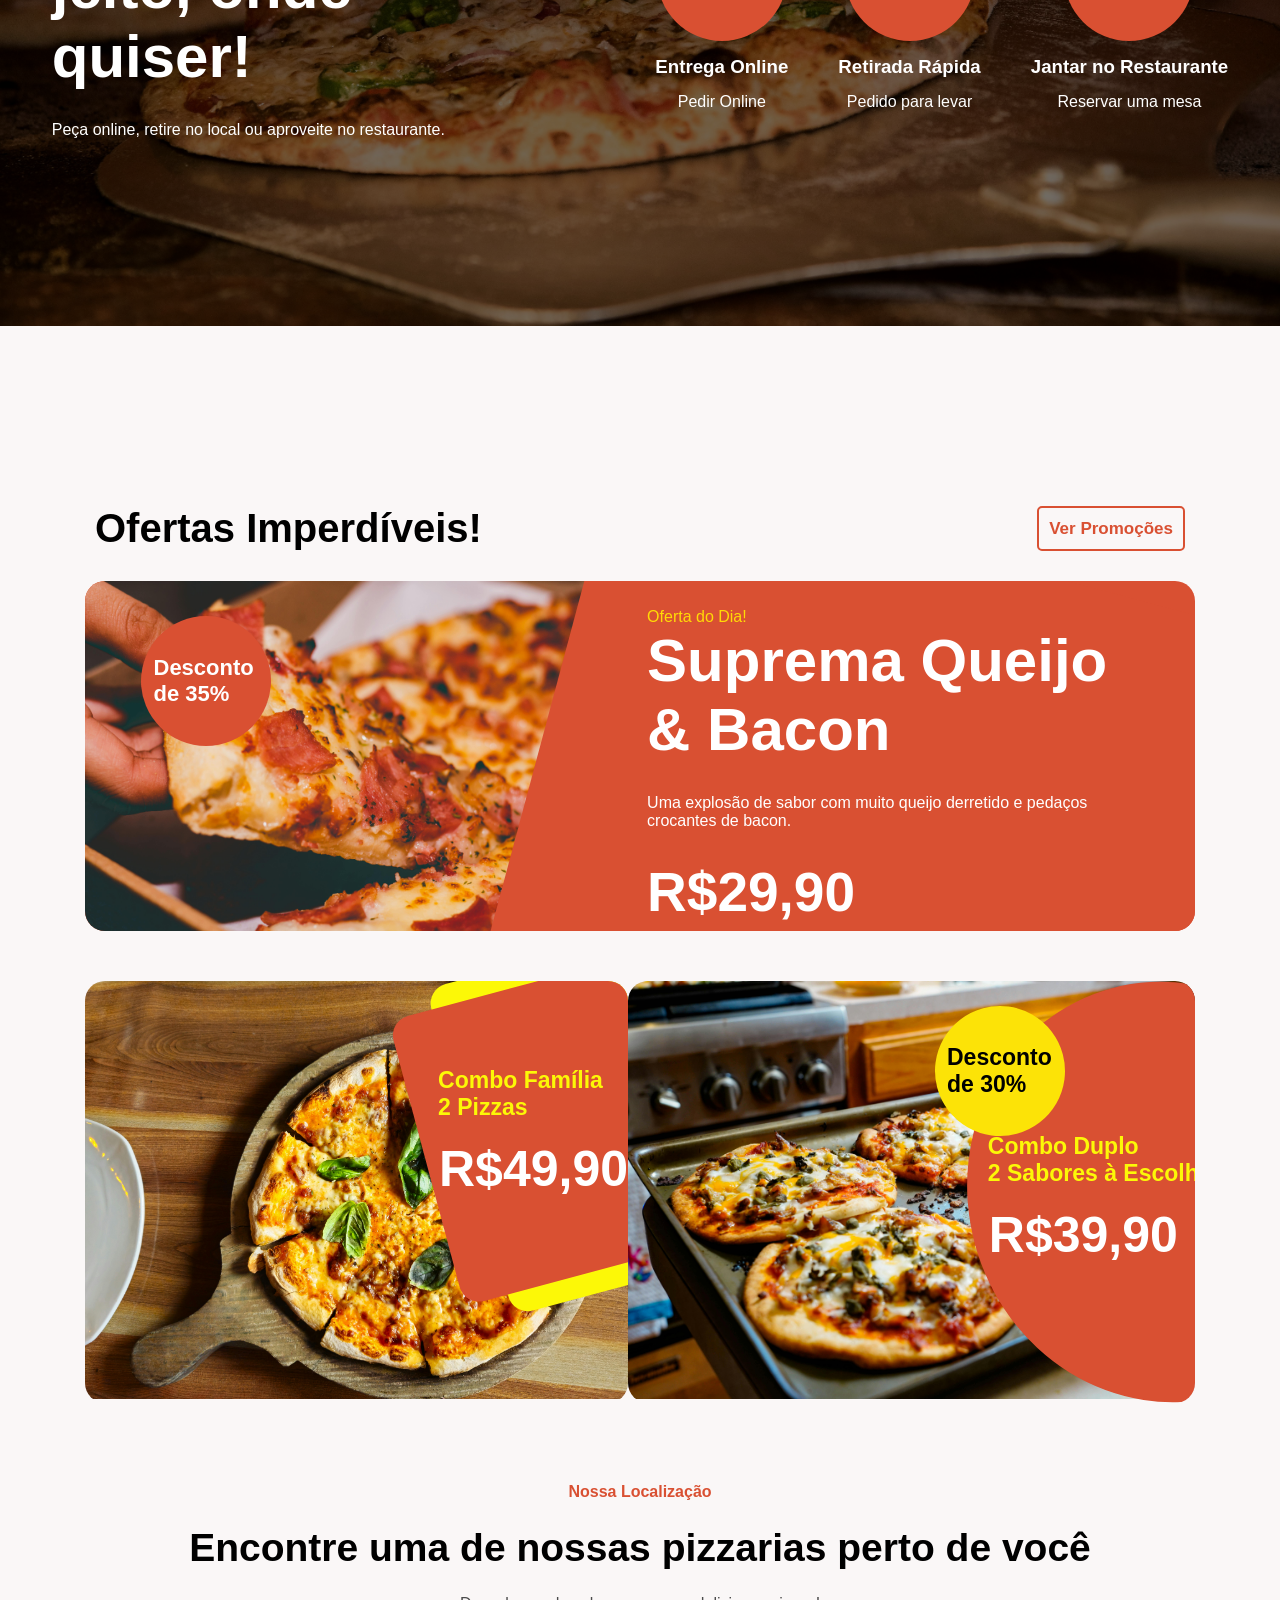
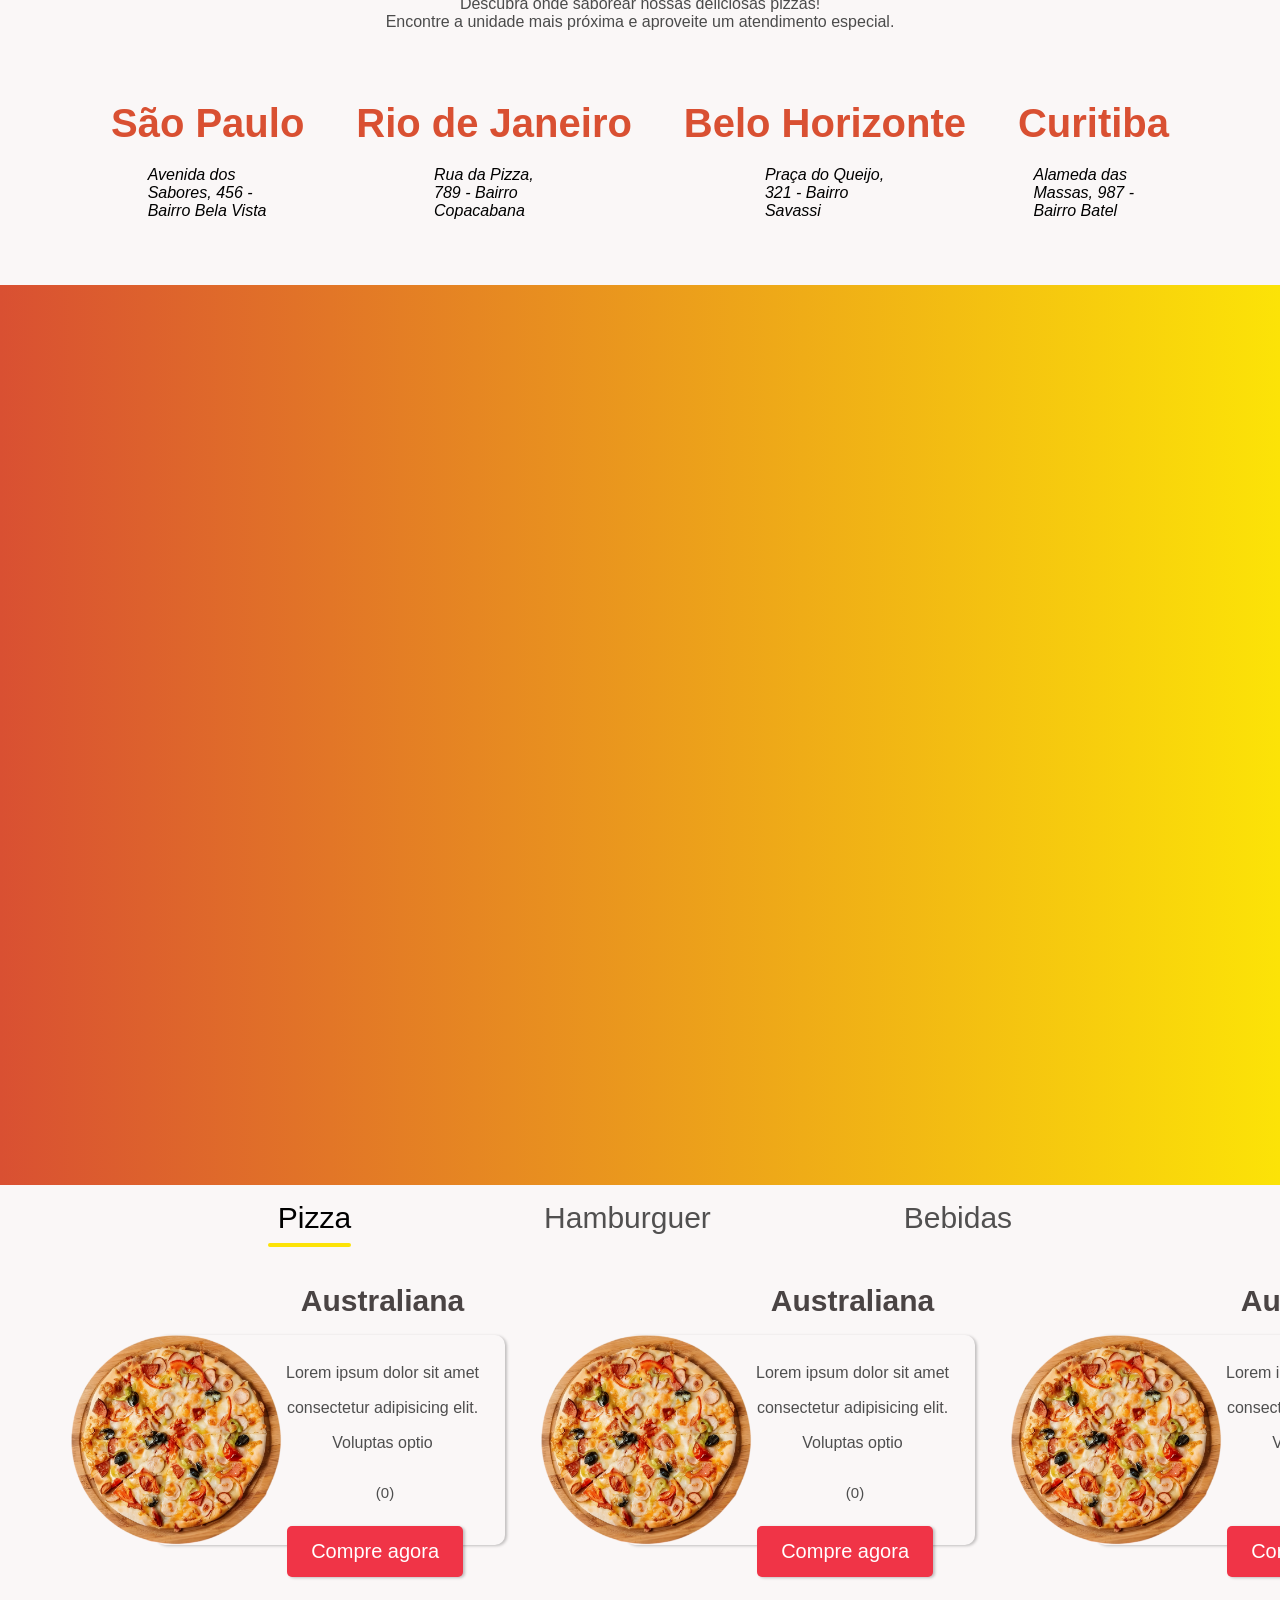
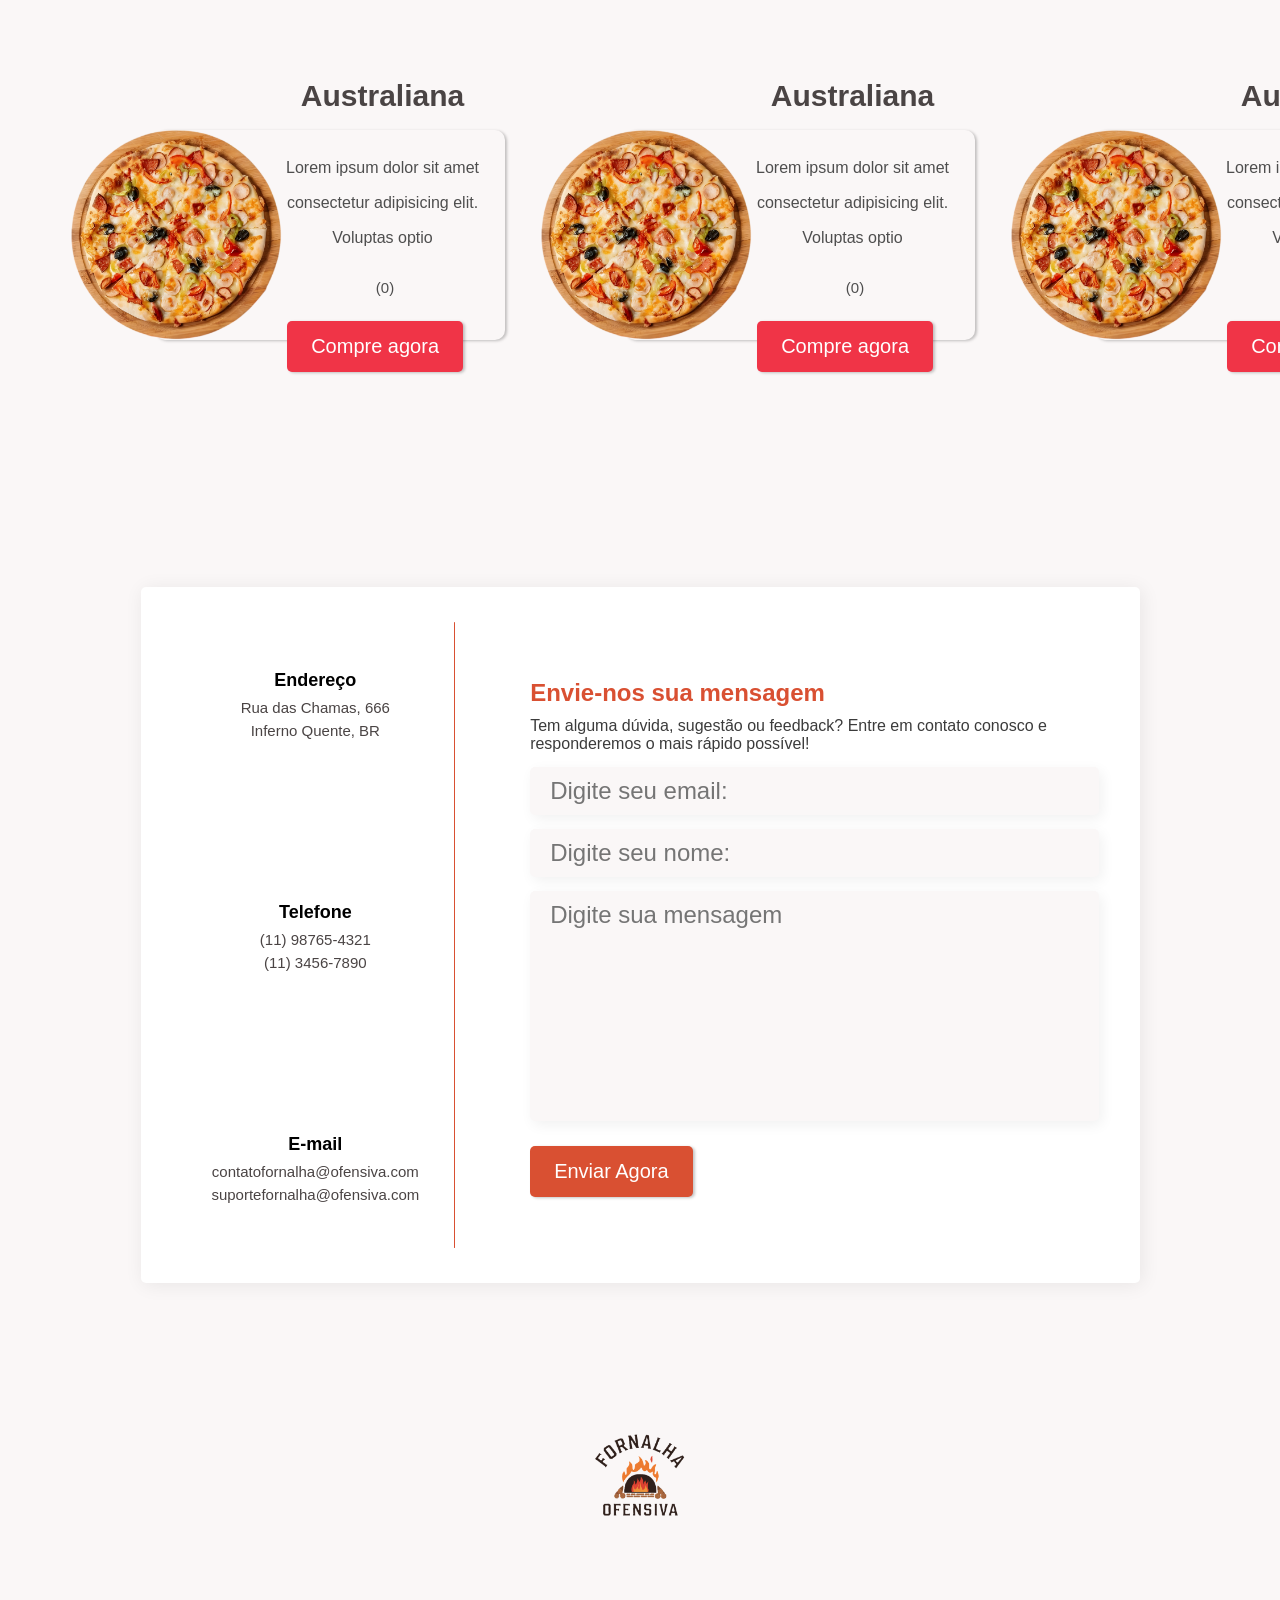
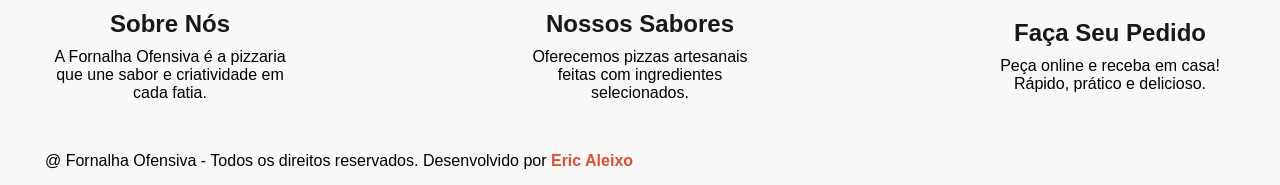
==== commit 178463a3: "ADD: footer" ====
--- a/index.html
+++ b/index.html
@@ -1,533 +1,492 @@
 <!DOCTYPE html>
 <html lang="pt-br">
-  <head>
-    <meta charset="UTF-8" />
-    <meta name="viewport" content="width=device-width, initial-scale=1.0" />
-    <link rel="stylesheet" href="./assets/styles/style.css" />
-    <!-- FLATICONS -->
-    <link
-      rel="stylesheet"
-      href="https://cdn-uicons.flaticon.com/2.6.0/uicons-regular-rounded/css/uicons-regular-rounded.css"
-    />
-    <link
-      rel="stylesheet"
-      href="https://cdn-uicons.flaticon.com/2.6.0/uicons-thin-rounded/css/uicons-thin-rounded.css"
-    />
-    <link
-      rel="stylesheet"
-      href="https://cdn-uicons.flaticon.com/2.6.0/uicons-thin-straight/css/uicons-thin-straight.css"
-    />
-    <link
-      rel="stylesheet"
-      href="https://cdn-uicons.flaticon.com/2.6.0/uicons-solid-straight/css/uicons-solid-straight.css"
-    />
-    <!-- FLATICONS END -->
-    <title>Fornalha ofensiva</title>
-  </head>
-  <body>
-    <header>
-      <div class="header">
-        <div class="logo">
-          <img src="assets/imgs/logo/logo.png" alt="Logo fornalha ofensiva" />
-        </div>
-        <nav>
-          <ul class="header-links">
-            <li><a class="navbar-link active" href="#">Início</a></li>
-            <li><a class="navbar-link" href="#">Localização</a></li>
-            <li><a class="navbar-link" href="#">Cardápio</a></li>
-            <li><a class="navbar-link" href="#">Contato</a></li>
-          </ul>
-        </nav>
-        <div class="header-icons">
-          <i class="fi fi-rr-search"></i>
-        </div>
-      </div>
-    </header>
-    <main>
-      <section>
-        <div class="interface">
-          <div class="text-container-main">
-            <div>
-              <h1 class="title-main">
-                Aqui você encontrará a
-                <strong class="special-mark">melhor pizza</strong> do
-                <br /><span class="special-mark-color">mundo!</span>
-              </h1>
-            </div>
-            <div class="text">
-              Experimente o sabor irresistível da
-              <strong class="special-mark-color"
-                ><i>Fornalha Ofensiva!</i></strong
-              >
-              🍕 <br />Aqui, cada pizza é uma
-              <strong class="special-mark-color">obra-prima</strong>, feita com
-              ingredientes selecionados e assada com paixão. Perfeita para
-              compartilhar bons momentos, nossa pizzaria combina
-              <strong class="special-mark-color">tradição e inovação</strong> em
-              cada fatia. Venha descobrir por que somos a escolha número um dos
-              apaixonados por <strong class="special-mark-color">pizza!</strong>
-            </div>
-            <div>
-              <button class="button">Veja o Menu</button>
-            </div>
-          </div>
-          <div class="container-img">
-            <img
-              class="img-main"
-              src="./assets/imgs/main/pizza-main.png"
-              alt="Pizza main"
-              loading="lazy"
-              decoding="async"
-            />
-            <div class="circle-effect"></div>
-          </div>
-        </div>
-        <!-- Cards aqui -->
-        <div class="cards-container">
-          <div class="card green">
-            <div>
-              <img
-                class="img-card"
-                src="assets/imgs/main/card/pizza-pepperoni.png"
-                alt="Foto de pizza"
-              />
-            </div>
-            <div>
-              <h3>Pizza de pepperoni</h3>
-            </div>
-            <div>
-              <p><span class="special-mark">R$43,50</span></p>
-            </div>
-          </div>
-          <div class="card rose">
-            <div>
-              <img
-                style="margin: 10px 0px 17px 0"
-                class="img-card"
-                src="assets/imgs/main/card/pizza-moda-casa.png"
-                alt="Foto de pizza"
-              />
-            </div>
-            <div>
-              <h3>Pizza moda da casa</h3>
-            </div>
-            <div>
-              <p><span class="special-mark">R$35,50</span></p>
-            </div>
-          </div>
-          <div class="card yellow">
-            <div>
-              <img
-                class="img-card"
-                src="assets/imgs/main/card/pizza-australiana.png"
-                alt="Foto de pizza"
-              />
-            </div>
-            <div>
-              <h3>Pizza australiana</h3>
-            </div>
-            <div>
-              <p><span class="special-mark">R$ 49,99</span></p>
-            </div>
-          </div>
-          <div class="card pink">
-            <div>
-              <img
-                class="img-card"
-                src="assets/imgs/main/card/pizza-havaiana.png"
-                alt="Foto de pizza"
-              />
-            </div>
-            <div>
-              <h3>Pizza havaiana</h3>
-            </div>
-            <div>
-              <p><span class="special-mark">R$ 27,50</span></p>
-            </div>
-          </div>
-        </div>
-      </section>
-      <section>
-        <div class="special-section">
-          <div class="overlay"></div>
-          <div class="text-container">
-            <h2>
-              Pizza do seu <br />
-              jeito, onde quiser!
-            </h2>
-            <p>Peça online, retire no local ou aproveite no restaurante.</p>
-          </div>
-          <div class="icons-container">
-            <div class="special-icons">
-              <span class="icon-container"
-                ><i class="fi fi-tr-mobile-button"></i
-              ></span>
-              <h3 class="title-icon">Entrega Online</h3>
-              <span class="status-icon">Pedir Online</span>
-            </div>
-            <div class="special-icons">
-              <span class="icon-container"
-                ><i class="fi fi-tr-box-alt"></i
-              ></span>
-              <h3 class="title-icon">Retirada Rápida</h3>
-              <span class="status-icon">Pedido para levar</span>
-            </div>
-            <div class="special-icons">
-              <span class="icon-container"
-                ><i class="fi fi-tr-pizza-slice"></i
-              ></span>
-              <h3 class="title-icon">Jantar no Restaurante</h3>
-              <span class="status-icon">Reservar uma mesa</span>
-            </div>
-          </div>
-        </div>
-      </section>
-      <section>
-        <div class="title-container-promotions">
-          <h2>Ofertas Imperdíveis!</h2>
-          <button>Ver Promoções</button>
-        </div>
-
-        <div>
-          <div class="promocao-container">
-            <div class="img-container">
-              <img
-                src="assets/imgs/promocoes/pizza-promotion-main.jpg"
-                alt="Pizza especial em promoção"
-              />
-              <div class="sale">
-                <span>Desconto de 35%</span>
-              </div>
-            </div>
-            <div class="container-promocoes-details">
+
+<head>
+  <meta charset="UTF-8" />
+  <meta name="viewport" content="width=device-width, initial-scale=1.0" />
+  <link rel="stylesheet" href="./assets/styles/style.css" />
+  <link rel="stylesheet" href="https://cdn.jsdelivr.net/npm/remixicon/fonts/remixicon.css">
+  <link rel='stylesheet' href='https://cdn-uicons.flaticon.com/2.6.0/uicons-thin-straight/css/uicons-thin-straight.css'>
+  <link rel="stylesheet" href="https://cdn-uicons.flaticon.com/uicons-solid-straight/css/uicons-solid-straight.css">
+
+  <title>Fornalha ofensiva</title>
+</head>
+
+<body>
+  <header>
+    <div class="header">
+      <div class="logo">
+        <img src="assets/imgs/logo/logo.png" alt="Logo fornalha ofensiva" />
+      </div>
+      <nav>
+        <ul class="header-links">
+          <li><a class="navbar-link active" href="#">Início</a></li>
+          <li><a class="navbar-link" href="#">Localização</a></li>
+          <li><a class="navbar-link" href="#">Cardápio</a></li>
+          <li><a class="navbar-link" href="#">Contato</a></li>
+        </ul>
+      </nav>
+      <div class="header-icons">
+        <i class="ri-search-line"></i>
+        <a href="assets/pages/carrinho.html"><i class="ri-shopping-cart-line"></i></a>
+      </div>
+    </div>
+  </header>
+  <main>
+    <section>
+      <div class="interface">
+        <div class="text-container-main">
+          <div>
+            <h1 class="title-main">
+              Aqui você encontrará a
+              <strong class="special-mark">melhor pizza</strong> do
+              <br /><span class="special-mark-color">mundo!</span>
+            </h1>
+          </div>
+          <div class="text">
+            Experimente o sabor irresistível da
+            <strong class="special-mark-color"><i>Fornalha Ofensiva!</i></strong>
+            🍕 <br />Aqui, cada pizza é uma
+            <strong class="special-mark-color">obra-prima</strong>, feita com
+            ingredientes selecionados e assada com paixão. Perfeita para
+            compartilhar bons momentos, nossa pizzaria combina
+            <strong class="special-mark-color">tradição e inovação</strong> em
+            cada fatia. Venha descobrir por que somos a escolha número um dos
+            apaixonados por <strong class="special-mark-color">pizza!</strong>
+          </div>
+          <div>
+            <button class="button">Veja o Menu</button>
+          </div>
+        </div>
+        <div class="container-img">
+          <img class="img-main" src="./assets/imgs/main/pizza-main.png" alt="Pizza main" loading="lazy"
+            decoding="async" />
+          <div class="circle-effect"></div>
+        </div>
+      </div>
+      <!-- Cards aqui -->
+      <div class="cards-container">
+        <div class="card green">
+          <div>
+            <img class="img-card" src="assets/imgs/main/card/pizza-pepperoni.png" alt="Foto de pizza" />
+          </div>
+          <div>
+            <h3>Pizza de pepperoni</h3>
+          </div>
+          <div>
+            <p><span class="special-mark">R$43,50</span></p>
+          </div>
+        </div>
+        <div class="card rose">
+          <div>
+            <img style="margin: 10px 0px 17px 0" class="img-card" src="assets/imgs/main/card/pizza-moda-casa.png"
+              alt="Foto de pizza" />
+          </div>
+          <div>
+            <h3>Pizza moda da casa</h3>
+          </div>
+          <div>
+            <p><span class="special-mark">R$35,50</span></p>
+          </div>
+        </div>
+        <div class="card yellow">
+          <div>
+            <img class="img-card" src="assets/imgs/main/card/pizza-australiana.png" alt="Foto de pizza" />
+          </div>
+          <div>
+            <h3>Pizza australiana</h3>
+          </div>
+          <div>
+            <p><span class="special-mark">R$ 49,99</span></p>
+          </div>
+        </div>
+        <div class="card pink">
+          <div>
+            <img class="img-card" src="assets/imgs/main/card/pizza-havaiana.png" alt="Foto de pizza" />
+          </div>
+          <div>
+            <h3>Pizza havaiana</h3>
+          </div>
+          <div>
+            <p><span class="special-mark">R$ 27,50</span></p>
+          </div>
+        </div>
+      </div>
+    </section>
+    <section>
+      <div class="special-section">
+        <div class="overlay"></div>
+        <div class="text-container">
+          <h2>
+            Pizza do seu <br />
+            jeito, onde quiser!
+          </h2>
+          <p>Peça online, retire no local ou aproveite no restaurante.</p>
+        </div>
+        <div class="icons-container">
+          <div class="special-icons">
+            <span class="icon-container"><i class="ri-smartphone-line"></i></span>
+            <h3 class="title-icon">Entrega Online</h3>
+            <span class="status-icon">Pedir Online</span>
+          </div>
+          <div class="special-icons">
+            <span class="icon-container"><i class="ri-motorbike-line"></i></span>
+            <h3 class="title-icon">Retirada Rápida</h3>
+            <span class="status-icon">Pedido para levar</span>
+          </div>
+          <div class="special-icons">
+            <span class="icon-container"><i class="ri-restaurant-line"></i>
+            </span>
+            <h3 class="title-icon">Jantar no Restaurante</h3>
+            <span class="status-icon">Reservar uma mesa</span>
+          </div>
+        </div>
+      </div>
+    </section>
+    <section>
+      <div class="title-container-promotions">
+        <h2>Ofertas Imperdíveis!</h2>
+        <button>Ver Promoções</button>
+      </div>
+
+      <div>
+        <div class="promocao-container">
+          <div class="img-container">
+            <img src="assets/imgs/promocoes/pizza-promotion-main.jpg" alt="Pizza especial em promoção" />
+            <div class="sale">
+              <span>Desconto de 35%</span>
+            </div>
+          </div>
+          <div class="container-promocoes-details">
+            <div class="promocoes-details">
+              <div class="text-container">
+                <span>Oferta do Dia!</span>
+                <h2>Suprema Queijo & Bacon</h2>
+                <p>
+                  Uma explosão de sabor com muito queijo derretido e pedaços
+                  crocantes de bacon.
+                </p>
+                <p class="price">R$29,90</p>
+              </div>
+            </div>
+          </div>
+        </div>
+
+        <div class="sub-promocoes-container">
+          <div class="sub-promocoes">
+            <img src="assets/imgs/promocoes/pizza-promotion-second.jpg" alt="Pizza deliciosa em promoção" />
+            <div>
               <div class="promocoes-details">
                 <div class="text-container">
-                  <span>Oferta do Dia!</span>
-                  <h2>Suprema Queijo & Bacon</h2>
-                  <p>
-                    Uma explosão de sabor com muito queijo derretido e pedaços
-                    crocantes de bacon.
-                  </p>
-                  <p class="price">R$29,90</p>
+                  <h3>
+                    Combo Família <br />
+                    2 Pizzas
+                  </h3>
+                  <p class="price">R$49,90</p>
                 </div>
               </div>
-            </div>
-          </div>
-
-          <div class="sub-promocoes-container">
-            <div class="sub-promocoes">
-              <img
-                src="assets/imgs/promocoes/pizza-promotion-second.jpg"
-                alt="Pizza deliciosa em promoção"
-              />
-              <div>
-                <div class="promocoes-details">
-                  <div class="text-container">
-                    <h3>
-                      Combo Família <br />
-                      2 Pizzas
-                    </h3>
-                    <p class="price">R$49,90</p>
-                  </div>
+              <div class="decorator"></div>
+            </div>
+          </div>
+
+          <div class="sub-promocoes second">
+            <img src="assets/imgs/promocoes/pizza-promotion-third.jpg" alt="Pizza saborosa em promoção" />
+            <div>
+              <div class="promocoes-details">
+                <div class="text-container">
+                  <h3>
+                    Combo Duplo <br />
+                    2 Sabores à Escolha
+                  </h3>
+                  <p class="price">R$39,90</p>
                 </div>
-                <div class="decorator"></div>
-              </div>
-            </div>
-
-            <div class="sub-promocoes second">
-              <img
-                src="assets/imgs/promocoes/pizza-promotion-third.jpg"
-                alt="Pizza saborosa em promoção"
-              />
-              <div>
-                <div class="promocoes-details">
-                  <div class="text-container">
-                    <h3>
-                      Combo Duplo <br />
-                      2 Sabores à Escolha
-                    </h3>
-                    <p class="price">R$39,90</p>
-                  </div>
-                </div>
-                <div class="decorator">
-                  <span>Desconto de 30%</span>
-                </div>
-              </div>
-            </div>
-          </div>
-        </div>
-      </section>
-      <section>
-        <div class="title-location">
-          <span>Nossa Localização</span>
-          <h2>Encontre uma de nossas pizzarias perto de você</h2>
-          <p>
-            Descubra onde saborear nossas deliciosas pizzas! <br />
-            Encontre a unidade mais próxima e aproveite um atendimento especial.
+              </div>
+              <div class="decorator">
+                <span>Desconto de 30%</span>
+              </div>
+            </div>
+          </div>
+        </div>
+      </div>
+    </section>
+    <section>
+      <div class="title-location">
+        <span>Nossa Localização</span>
+        <h2>Encontre uma de nossas pizzarias perto de você</h2>
+        <p>
+          Descubra onde saborear nossas deliciosas pizzas! <br />
+          Encontre a unidade mais próxima e aproveite um atendimento especial.
+        </p>
+      </div>
+
+      <div class="address-container">
+        <div class="adrees">
+          <h4>São Paulo</h4>
+          <address>Avenida dos Sabores, 456 - Bairro Bela Vista</address>
+        </div>
+        <div class="adrees">
+          <h4>Rio de Janeiro</h4>
+          <address>Rua da Pizza, 789 - Bairro Copacabana</address>
+        </div>
+        <div class="adrees">
+          <h4>Belo Horizonte</h4>
+          <address>Praça do Queijo, 321 - Bairro Savassi</address>
+        </div>
+        <div class="adrees">
+          <h4>Curitiba</h4>
+          <address>Alameda das Massas, 987 - Bairro Batel</address>
+        </div>
+      </div>
+    </section>
+    <section>
+      <!-- carrossel aqui -->
+    </section>
+    <section>
+      <div>
+        <nav class="options-cardapio">
+          <div class="link-cardapio active">
+            <div>
+              <i class="fi fi-ts-pizza-slice"></i>
+            </div>
+            <div>
+              <span class="text"> Pizza </span>
+            </div>
+          </div>
+          <div class="link-cardapio">
+            <div>
+              <i class="fi fi-ts-hamburger"></i>
+            </div>
+            <div>
+              <span class="text"> Hamburguer </span>
+            </div>
+          </div>
+          <div class="link-cardapio">
+            <div>
+              <i class="fi fi-ts-drink-alt"></i>
+            </div>
+            <div>
+              <span class="text"> Bebidas </span>
+            </div>
+          </div>
+        </nav>
+      </div>
+      <div class="containers-cards">
+        <div class="card-pizza">
+          <div class="img-pizza-container">
+            <img src="assets/imgs/main/card/pizza-australiana.png" alt="Pizza australiana" />
+          </div>
+          <div class="text">
+            <h3>Australiana</h3>
+            <p>
+              Lorem ipsum dolor sit amet consectetur adipisicing elit.
+              Voluptas optio
+            </p>
+            <div class="avaliacoes">
+              <div class="stars">
+                <i class="ri-star-fill"></i>
+                <i class="ri-star-fill"></i>
+                <i class="ri-star-fill"></i>
+                <i class="ri-star-fill"></i>
+                <i class="ri-star-fill"></i>
+              </div>
+              <div class="cont-avaliacoes">(0)</div>
+            </div>
+          </div>
+          <div class="button-card-pizza-container">
+            <button>Compre agora</button>
+          </div>
+        </div>
+        <div class="card-pizza">
+          <div class="img-pizza-container">
+            <img src="assets/imgs/main/card/pizza-australiana.png" alt="Pizza australiana" />
+          </div>
+          <div class="text">
+            <h3>Australiana</h3>
+            <p>
+              Lorem ipsum dolor sit amet consectetur adipisicing elit.
+              Voluptas optio
+            </p>
+            <div class="avaliacoes">
+              <div class="stars">
+                <i class="ri-star-fill"></i>
+                <i class="ri-star-fill"></i>
+                <i class="ri-star-fill"></i>
+                <i class="ri-star-fill"></i>
+                <i class="ri-star-fill"></i>
+              </div>
+              <div class="cont-avaliacoes">(0)</div>
+            </div>
+          </div>
+          <div class="button-card-pizza-container">
+            <button>Compre agora</button>
+          </div>
+        </div>
+        <div class="card-pizza">
+          <div class="img-pizza-container">
+            <img src="assets/imgs/main/card/pizza-australiana.png" alt="Pizza australiana" />
+          </div>
+          <div class="text">
+            <h3>Australiana</h3>
+            <p>
+              Lorem ipsum dolor sit amet consectetur adipisicing elit.
+              Voluptas optio
+            </p>
+            <div class="avaliacoes">
+              <div class="stars">
+                <i class="ri-star-fill"></i>
+                <i class="ri-star-fill"></i>
+                <i class="ri-star-fill"></i>
+                <i class="ri-star-fill"></i>
+                <i class="ri-star-fill"></i>
+              </div>
+              <div class="cont-avaliacoes">(0)</div>
+            </div>
+          </div>
+          <div class="button-card-pizza-container">
+            <button>Compre agora</button>
+          </div>
+        </div>
+        <div class="card-pizza">
+          <div class="img-pizza-container">
+            <img src="assets/imgs/main/card/pizza-australiana.png" alt="Pizza australiana" />
+          </div>
+          <div class="text">
+            <h3>Australiana</h3>
+            <p>
+              Lorem ipsum dolor sit amet consectetur adipisicing elit.
+              Voluptas optio
+            </p>
+            <div class="avaliacoes">
+              <div class="stars">
+                <i class="ri-star-fill"></i>
+                <i class="ri-star-fill"></i>
+                <i class="ri-star-fill"></i>
+                <i class="ri-star-fill"></i>
+                <i class="ri-star-fill"></i>
+              </div>
+              <div class="cont-avaliacoes">(0)</div>
+            </div>
+          </div>
+          <div class="button-card-pizza-container">
+            <button>Compre agora</button>
+          </div>
+        </div>
+        <div class="card-pizza">
+          <div class="img-pizza-container">
+            <img src="assets/imgs/main/card/pizza-australiana.png" alt="Pizza australiana" />
+          </div>
+          <div class="text">
+            <h3>Australiana</h3>
+            <p>
+              Lorem ipsum dolor sit amet consectetur adipisicing elit.
+              Voluptas optio
+            </p>
+            <div class="avaliacoes">
+              <div class="stars">
+                <i class="ri-star-fill"></i>
+                <i class="ri-star-fill"></i>
+                <i class="ri-star-fill"></i>
+                <i class="ri-star-fill"></i>
+                <i class="ri-star-fill"></i>
+              </div>
+              <div class="cont-avaliacoes">(0)</div>
+            </div>
+          </div>
+          <div class="button-card-pizza-container">
+            <button>Compre agora</button>
+          </div>
+        </div>
+        <div class="card-pizza">
+          <div class="img-pizza-container">
+            <img src="assets/imgs/main/card/pizza-australiana.png" alt="Pizza australiana" />
+          </div>
+          <div class="text">
+            <h3>Australiana</h3>
+            <p>
+              Lorem ipsum dolor sit amet consectetur adipisicing elit.
+              Voluptas optio
+            </p>
+            <div class="avaliacoes">
+              <div class="stars">
+                <i class="ri-star-fill"></i>
+                <i class="ri-star-fill"></i>
+                <i class="ri-star-fill"></i>
+                <i class="ri-star-fill"></i>
+                <i class="ri-star-fill"></i>
+              </div>
+              <div class="cont-avaliacoes">(0)</div>
+            </div>
+          </div>
+          <div class="button-card-pizza-container">
+            <button>Compre agora</button>
+          </div>
+        </div>
+      </div>
+    </section>
+    <section id="contact-section">
+      <!-- contato aqui -->
+      <div class="container-contact">
+        <div class="informations-container">
+          <div class="informations">
+            <i class="fi fi-ss-marker"></i>
+            <h4>Endereço</h4>
+            <p class="sub-informations">Rua das Chamas, 666</p>
+            <p class="sub-informations">Inferno Quente, BR</p>
+          </div>
+          <div class="informations">
+            <i class="fi fi-ss-phone-call"></i>
+            <h4>Telefone</h4>
+            <p class="sub-informations">(11) 98765-4321</p>
+            <p class="sub-informations">(11) 3456-7890</p>
+          </div>
+          <div class="informations">
+            <i class="fi fi-ss-envelope"></i>
+            <h4>E-mail</h4>
+            <p class="sub-informations">contatofornalha@ofensiva.com</p>
+            <p class="sub-informations">suportefornalha@ofensiva.com</p>
+          </div>
+        </div>
+        <div class="container-message">
+          <h2>Envie-nos sua mensagem</h2>
+          <p>Tem alguma dúvida, sugestão ou feedback? Entre em contato conosco e responderemos o mais rápido possível!
           </p>
-        </div>
-
-        <div class="address-container">
-          <div class="adrees">
-            <h4>São Paulo</h4>
-            <address>Avenida dos Sabores, 456 - Bairro Bela Vista</address>
-          </div>
-          <div class="adrees">
-            <h4>Rio de Janeiro</h4>
-            <address>Rua da Pizza, 789 - Bairro Copacabana</address>
-          </div>
-          <div class="adrees">
-            <h4>Belo Horizonte</h4>
-            <address>Praça do Queijo, 321 - Bairro Savassi</address>
-          </div>
-          <div class="adrees">
-            <h4>Curitiba</h4>
-            <address>Alameda das Massas, 987 - Bairro Batel</address>
-          </div>
-        </div>
-      </section>
-      <section>
-        <!-- carrossel aqui -->
-      </section>
-      <section>
-        <div>
-          <nav class="options-cardapio">
-            <div class="link-cardapio active">
-              <div>
-                <i class="fi fi-ts-pizza-slice"></i>
-              </div>
-              <div>
-                <span class="text"> Pizza </span>
-              </div>
-            </div>
-            <div class="link-cardapio">
-              <div>
-                <i class="fi fi-ts-hamburger"></i>
-              </div>
-              <div>
-                <span class="text"> Hamburguer </span>
-              </div>
-            </div>
-            <div class="link-cardapio">
-              <div>
-                <i class="fi fi-ts-drink-alt"></i>
-              </div>
-              <div>
-                <span class="text"> Bebidas </span>
-              </div>
-            </div>
-          </nav>
-        </div>
-        <div class="containers-cards">
-          <div class="card-pizza">
-            <div class="img-pizza-container">
-              <img
-                src="assets/imgs/main/card/pizza-australiana.png"
-                alt="Pizza australiana"
-              />
-            </div>
-            <div class="text">
-              <h3>Australiana</h3>
-              <p>
-                Lorem ipsum dolor sit amet consectetur adipisicing elit.
-                Voluptas optio
-              </p>
-              <div class="avaliacoes">
-                <div class="stars">
-                  <i class="fi fi-ss-star"></i>
-                  <i class="fi fi-ss-star"></i>
-                  <i class="fi fi-ss-star"></i>
-                  <i class="fi fi-ss-star"></i>
-                  <i class="fi fi-ss-star"></i>
-                </div>
-                <div class="cont-avaliacoes">(0)</div>
-              </div>
-            </div>
-            <div class="button-card-pizza-container">
-              <button>Compre agora</button>
-            </div>
-          </div>
-          <div class="card-pizza">
-            <div class="img-pizza-container">
-              <img
-                src="assets/imgs/main/card/pizza-australiana.png"
-                alt="Pizza australiana"
-              />
-            </div>
-            <div class="text">
-              <h3>Australiana</h3>
-              <p>
-                Lorem ipsum dolor sit amet consectetur adipisicing elit.
-                Voluptas optio
-              </p>
-              <div class="avaliacoes">
-                <div class="stars">
-                  <i class="fi fi-ss-star"></i>
-                  <i class="fi fi-ss-star"></i>
-                  <i class="fi fi-ss-star"></i>
-                  <i class="fi fi-ss-star"></i>
-                  <i class="fi fi-ss-star"></i>
-                </div>
-                <div class="cont-avaliacoes">(0)</div>
-              </div>
-            </div>
-            <div class="button-card-pizza-container">
-              <button>Compre agora</button>
-            </div>
-          </div>
-          <div class="card-pizza">
-            <div class="img-pizza-container">
-              <img
-                src="assets/imgs/main/card/pizza-australiana.png"
-                alt="Pizza australiana"
-              />
-            </div>
-            <div class="text">
-              <h3>Australiana</h3>
-              <p>
-                Lorem ipsum dolor sit amet consectetur adipisicing elit.
-                Voluptas optio
-              </p>
-              <div class="avaliacoes">
-                <div class="stars">
-                  <i class="fi fi-ss-star"></i>
-                  <i class="fi fi-ss-star"></i>
-                  <i class="fi fi-ss-star"></i>
-                  <i class="fi fi-ss-star"></i>
-                  <i class="fi fi-ss-star"></i>
-                </div>
-                <div class="cont-avaliacoes">(0)</div>
-              </div>
-            </div>
-            <div class="button-card-pizza-container">
-              <button>Compre agora</button>
-            </div>
-          </div>
-          <div class="card-pizza">
-            <div class="img-pizza-container">
-              <img
-                src="assets/imgs/main/card/pizza-australiana.png"
-                alt="Pizza australiana"
-              />
-            </div>
-            <div class="text">
-              <h3>Australiana</h3>
-              <p>
-                Lorem ipsum dolor sit amet consectetur adipisicing elit.
-                Voluptas optio
-              </p>
-              <div class="avaliacoes">
-                <div class="stars">
-                  <i class="fi fi-ss-star"></i>
-                  <i class="fi fi-ss-star"></i>
-                  <i class="fi fi-ss-star"></i>
-                  <i class="fi fi-ss-star"></i>
-                  <i class="fi fi-ss-star"></i>
-                </div>
-                <div class="cont-avaliacoes">(0)</div>
-              </div>
-            </div>
-            <div class="button-card-pizza-container">
-              <button>Compre agora</button>
-            </div>
-          </div>
-          <div class="card-pizza">
-            <div class="img-pizza-container">
-              <img
-                src="assets/imgs/main/card/pizza-australiana.png"
-                alt="Pizza australiana"
-              />
-            </div>
-            <div class="text">
-              <h3>Australiana</h3>
-              <p>
-                Lorem ipsum dolor sit amet consectetur adipisicing elit.
-                Voluptas optio
-              </p>
-              <div class="avaliacoes">
-                <div class="stars">
-                  <i class="fi fi-ss-star"></i>
-                  <i class="fi fi-ss-star"></i>
-                  <i class="fi fi-ss-star"></i>
-                  <i class="fi fi-ss-star"></i>
-                  <i class="fi fi-ss-star"></i>
-                </div>
-                <div class="cont-avaliacoes">(0)</div>
-              </div>
-            </div>
-            <div class="button-card-pizza-container">
-              <button>Compre agora</button>
-            </div>
-          </div>
-          <div class="card-pizza">
-            <div class="img-pizza-container">
-              <img
-                src="assets/imgs/main/card/pizza-australiana.png"
-                alt="Pizza australiana"
-              />
-            </div>
-            <div class="text">
-              <h3>Australiana</h3>
-              <p>
-                Lorem ipsum dolor sit amet consectetur adipisicing elit.
-                Voluptas optio
-              </p>
-              <div class="avaliacoes">
-                <div class="stars">
-                  <i class="fi fi-ss-star"></i>
-                  <i class="fi fi-ss-star"></i>
-                  <i class="fi fi-ss-star"></i>
-                  <i class="fi fi-ss-star"></i>
-                  <i class="fi fi-ss-star"></i>
-                </div>
-                <div class="cont-avaliacoes">(0)</div>
-              </div>
-            </div>
-            <div class="button-card-pizza-container">
-              <button>Compre agora</button>
-            </div>
-          </div>
-        </div>
-      </section>
-      <section id="contact-section">
-        <!-- contato aqui -->
-        <div class="container-contact">
-          <div class="informations-container">
-            <div class="informations">
-              <i class="fi fi-ss-marker"></i>
-              <h4>Endereço</h4>
-              <p class="sub-informations">Rua das Chamas, 666</p>
-              <p class="sub-informations">Inferno Quente, BR</p>
-            </div>
-            <div class="informations">
-              <i class="fi fi-ss-phone-call"></i>
-              <h4>Telefone</h4>
-              <p class="sub-informations">(11) 98765-4321</p>
-              <p class="sub-informations">(11) 3456-7890</p>
-            </div>
-            <div class="informations">
-              <i class="fi fi-ss-envelope"></i>
-              <h4>E-mail</h4>
-              <p class="sub-informations">contato@fornalhaofensiva.com</p>
-              <p class="sub-informations">suporte@fornalhaofensiva.com</p>
-            </div>
-          </div>
-          <div class="container-message">
-            <h2>Envie-nos sua mensagem</h2>
-            <p>Tem alguma dúvida, sugestão ou feedback? Entre em contato conosco e responderemos o mais rápido possível!</p>
-            <div class="containers-input">
-              <input class="input" type="text" placeholder="Digite seu email:">
-              <input class="input" type="text" placeholder="Digite seu nome:">
-              <textarea placeholder="Digite sua mensagem" class="input" name="message" id="message"></textarea>
-            </div>
-            <div>
-              <button class="button-message">Enviar agora</button>
-            </div>
-          </div>
-        </div>
-        
-        </div>
-      </section>
-    </main>
-  </body>
-</html>
+          <div class="containers-input">
+            <input class="input" type="text" placeholder="Digite seu email:">
+            <input class="input" type="text" placeholder="Digite seu nome:">
+            <textarea placeholder="Digite sua mensagem" class="input" name="message" id="message"></textarea>
+          </div>
+          <div>
+            <button class="button-message">Enviar agora</button>
+          </div>
+        </div>
+      </div>
+    </section>
+  </main>
+  <footer class="footer">
+    <div class="logo">
+      <img src="assets/imgs/logo/logo.png" alt="Logo fornalha ofensiva" />
+    </div>
+    <div class="informations">
+      <div>
+        <h2>Sobre Nós</h2>
+        <p>A Fornalha Ofensiva é a pizzaria que une sabor e criatividade em cada fatia.</p>
+      </div>
+      <div>
+        <h2>Nossos Sabores</h2>
+        <p>Oferecemos pizzas artesanais feitas com ingredientes selecionados.</p>
+      </div>
+      <div>
+        <h2>Faça Seu Pedido</h2>
+        <p>Peça online e receba em casa! Rápido, prático e delicioso.</p>
+      </div>
+    </div>
+    <div>
+      <div>
+        <p>@ Fornalha Ofensiva - Todos os direitos reservados. Desenvolvido por <a class="link-creator"
+            href="#"><strong>Eric Aleixo</strong></a></p>
+      </div>
+    </div>
+  </footer>
+</body>
+
+</html>
--- a/assets/styles/style.css
+++ b/assets/styles/style.css
@@ -4,7 +4,7 @@
 }
 
 :root {
-    --cor-fundo: #f4f3f3;
+    --cor-fundo: #faf7f7;
     --cor-fonte: #181818;
     --cor-principal: #D95032;
     --cor-icones: #343434e4;
@@ -17,6 +17,11 @@
     padding: 0;
     box-sizing: border-box;
     font-family: "geometric-light", sans-serif;
+    text-decoration: none;
+}
+
+a{
+    color:inherit;
 }
 
 body {
@@ -254,7 +259,6 @@
 }
 
 .icon-container>i {
-    margin-top: 15px;
     font-size: 60px;
     color: var(--cor-text-button)
 }
@@ -297,6 +301,7 @@
 
 .title-container-promotions button {
     border: 2px solid #D95032;
+    background-color: transparent;
     color: #D95032;
     font-weight: bolder;
     padding: 10px;
@@ -360,7 +365,6 @@
     width: 100%;
     height: fit-content;
     margin: 50px 0;
-    padding: 0 40px;
     display: flex;
     justify-content: space-between;
 }
@@ -679,6 +683,17 @@
 .informations-container {
     display: grid;
     place-items: center;
+    position: relative;
+}
+
+.informations-container::before{
+    content: " ";
+    position: absolute;
+    right: 10%;
+    border-radius: 50px;
+    height: 90%;
+    width: 1px;
+    background-color: #D95032;
 }
 
 .informations {
@@ -749,7 +764,7 @@
 }
 
 .button-message {
-    margin: 10px 0;
+    margin: 25px 0 5px 0;
     text-transform: capitalize;
     font-size: 20px;
     padding: 14px 24px;
@@ -764,4 +779,38 @@
 
 .button-message:hover{
     transform: scale(1.05);
+}
+
+.footer{
+    min-height: 400px;
+    width: 100%;
+    display: flex;
+    flex-direction: column;
+    justify-content: space-between;
+    padding:15px 45px;
+}
+
+.footer .logo{
+    display: flex;
+    justify-content: center;
+    align-items: center;
+}
+
+.footer .informations{
+    display: flex;
+    flex-direction: row;
+    justify-content: space-between;
+}
+
+.footer .informations div{
+    text-align: center;
+    width: 250px;
+}
+
+.informations div h2{
+    color:#181818;
+    margin:10px 0;
+}
+.link-creator{
+    color:var(--cor-principal);
 }
